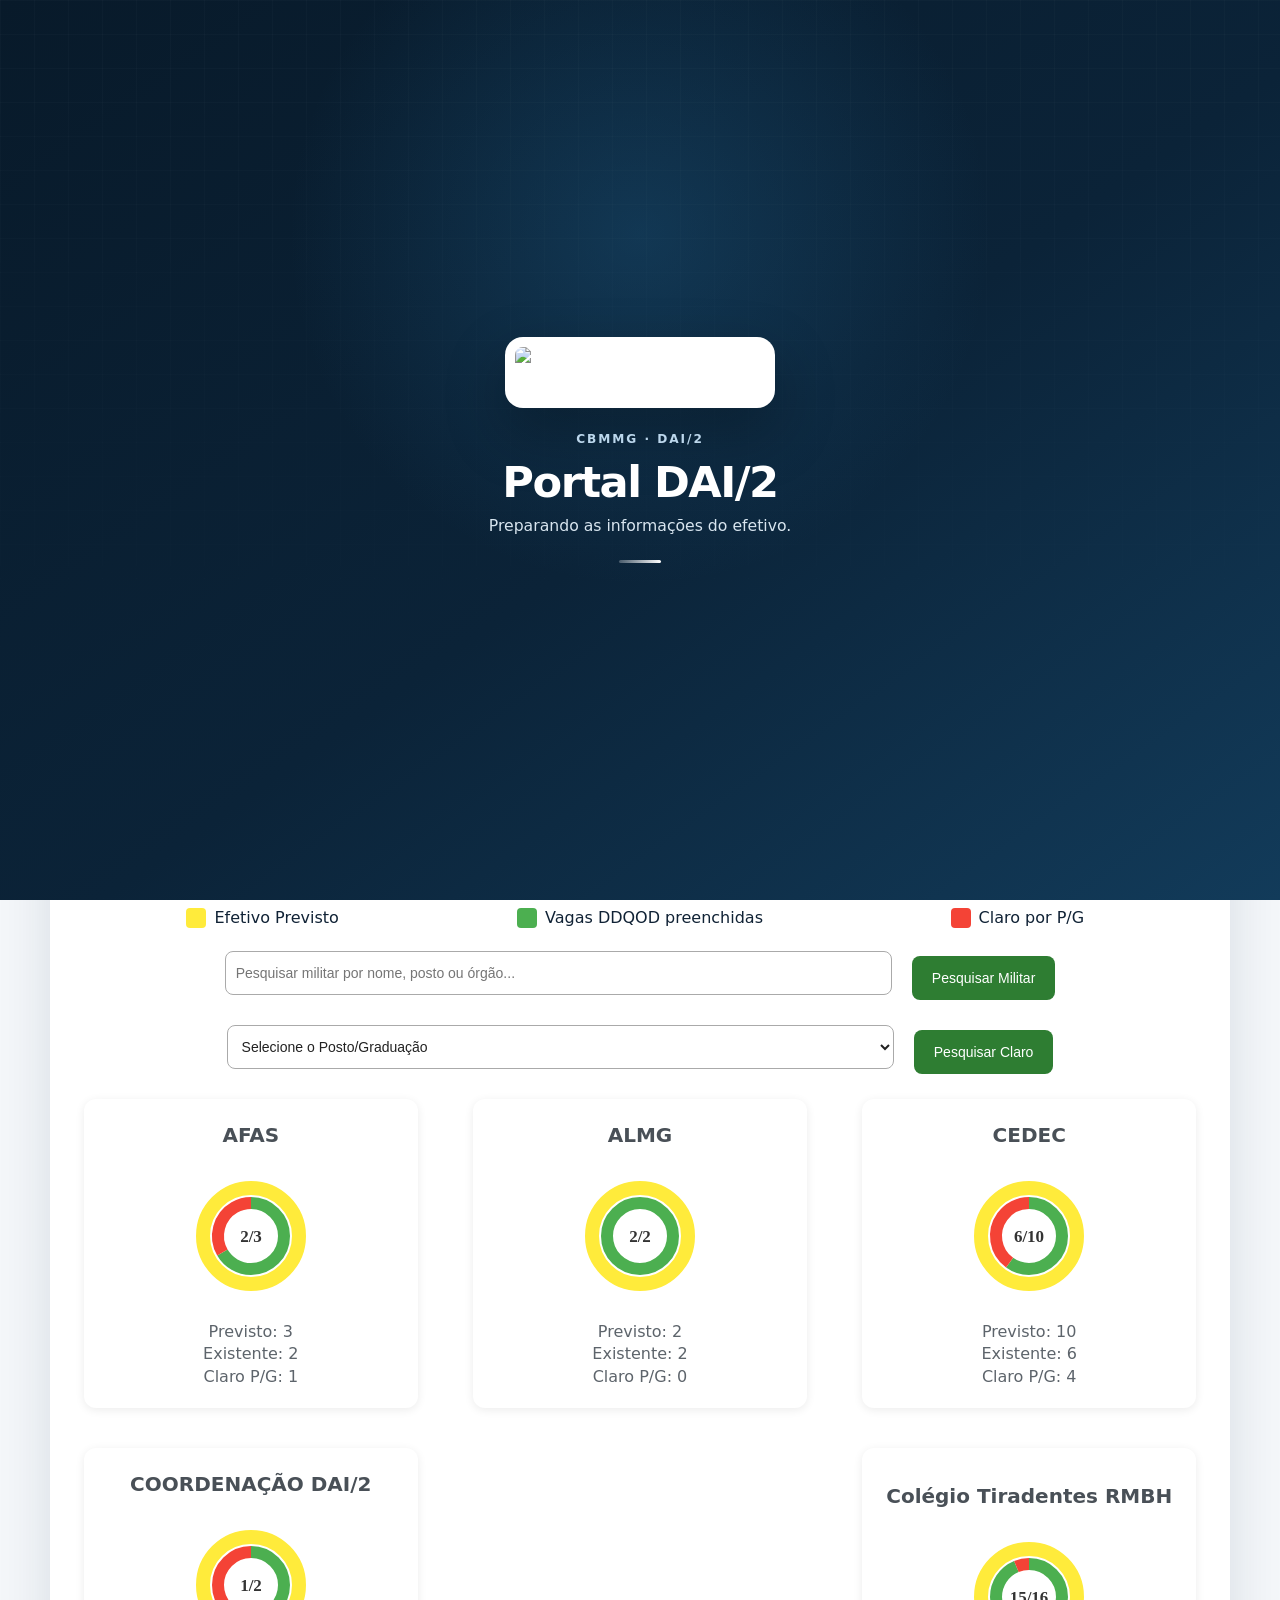
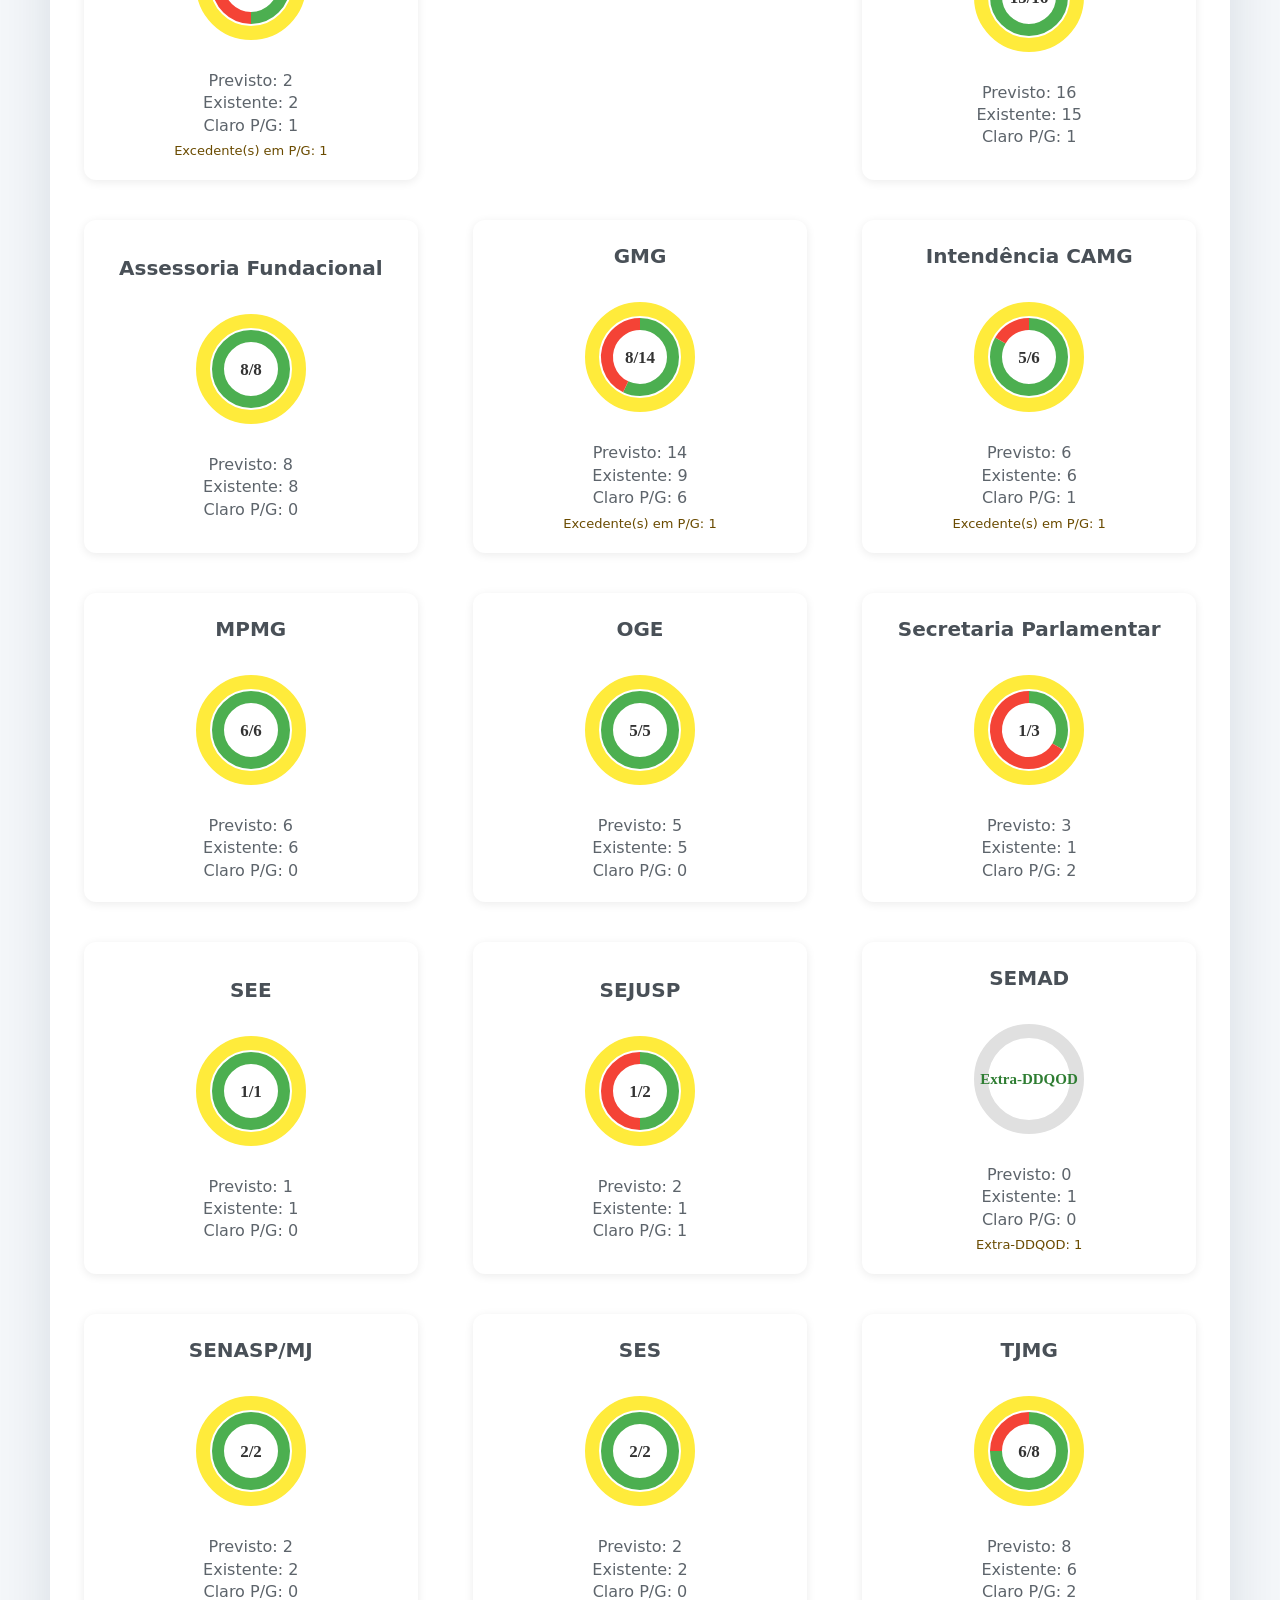
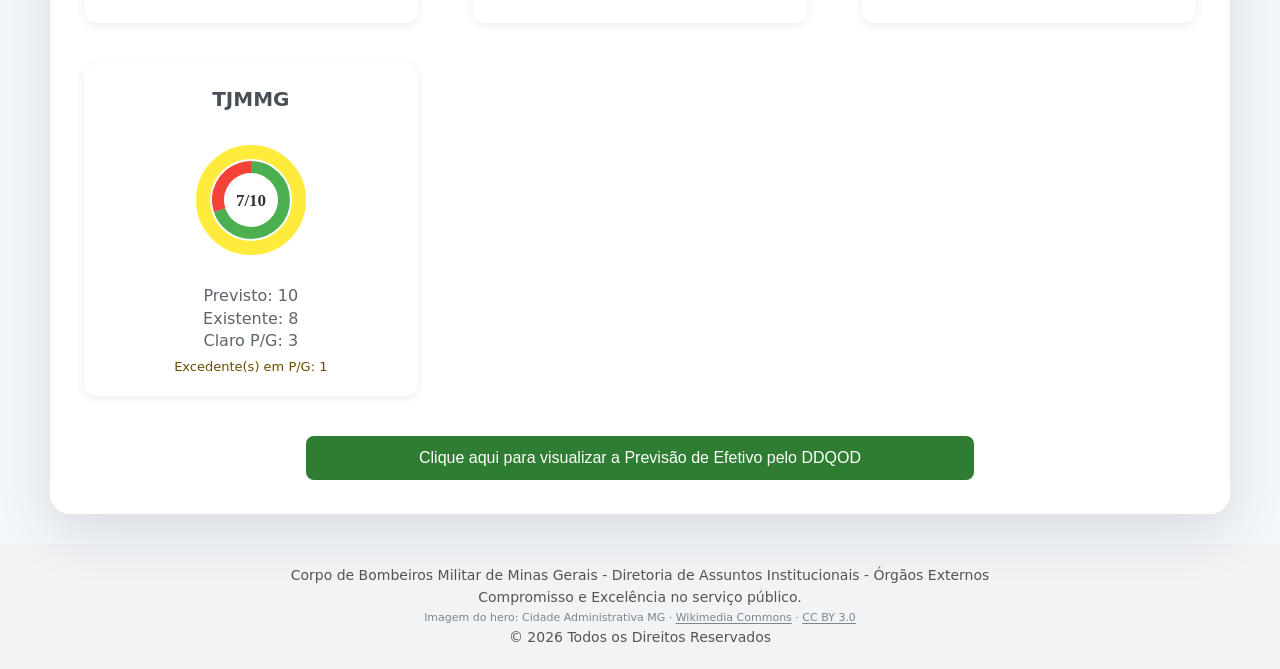
==== index.html @ 77301119 "fix(TPB): distinguir posição oficial 14/10 e indicadores históricos 03/09" ====
<!DOCTYPE html>
<html lang="pt-BR">
  <head>
    <meta charset="UTF-8" />
    <meta name="viewport" content="width=device-width, initial-scale=1.0, viewport-fit=cover" />
    <title>DAI/2 — Efetivo em Órgãos Externos</title>
    <meta name="description" content="Transparência e planejamento a serviço da missão. Consulte a distribuição do efetivo da DAI/2 em órgãos externos." />
    <link rel="canonical" href="https://ricmurtapsicologia.github.io/efetivoDAI2/" />
    <link rel="image_src" href="https://ricmurtapsicologia.github.io/efetivoDAI2/assets/img/dai2-logo-preview.jpg" />
    <meta property="og:title" content="DAI/2 — Efetivo em Órgãos Externos" />
    <meta property="og:description" content="Transparência e planejamento a serviço da missão." />
    <meta property="og:url" content="https://ricmurtapsicologia.github.io/efetivoDAI2/" />
    <meta property="og:type" content="website" />
    <meta property="og:site_name" content="Portal DAI/2" />
    <meta property="og:locale" content="pt_BR" />
    <meta property="og:image" content="https://ricmurtapsicologia.github.io/efetivoDAI2/assets/img/dai2-logo-preview.jpg" />
    <meta property="og:image:url" content="https://ricmurtapsicologia.github.io/efetivoDAI2/assets/img/dai2-logo-preview.jpg" />
    <meta property="og:image:secure_url" content="https://ricmurtapsicologia.github.io/efetivoDAI2/assets/img/dai2-logo-preview.jpg" />
    <meta property="og:image:type" content="image/jpeg" />
    <meta property="og:image:width" content="1200" />
    <meta property="og:image:height" content="630" />
    <meta property="og:image:alt" content="Logo institucional DAI/2 — Diretoria de Assuntos Institucionais" />
    <meta name="twitter:card" content="summary_large_image" />
    <meta name="twitter:title" content="DAI/2 — Efetivo em Órgãos Externos" />
    <meta name="twitter:description" content="Transparência e planejamento a serviço da missão." />
    <meta name="twitter:image" content="https://ricmurtapsicologia.github.io/efetivoDAI2/assets/img/dai2-logo-preview.jpg" />
    <meta name="twitter:image:alt" content="Logo institucional DAI/2 — Diretoria de Assuntos Institucionais" />
    <meta name="theme-color" content="#0b2338" />
    <link rel="preconnect" href="https://upload.wikimedia.org" crossorigin />
    <link rel="preconnect" href="https://i.pinimg.com" crossorigin />
    <link rel="stylesheet" href="assets/css/main.css?v=2.3.0" />
    <link rel="stylesheet" href="assets/css/banner-cbmmg.css?v=2026.09.08.2" />
  </head>
  <body>
    <a class="skip-link" href="#mainContent">Ir para o conteúdo</a>
    <noscript><div class="system-note">Esta página precisa de JavaScript para calcular e apresentar os dados.</div></noscript>

    <div id="splash" role="status" aria-live="polite" aria-label="Carregando Portal DAI/2">
      <div class="splash-card">
        <img class="splash-logo" src="https://i.pinimg.com/736x/5b/1e/9f/5b1e9f547379eee022fc6ecc7328d573.jpg" alt="DAI/2 - Diretoria de Assuntos Institucionais" />
        <span class="splash-kicker">CBMMG · DAI/2</span>
        <h1>Portal DAI/2</h1>
        <p>Preparando as informações do efetivo.</p>
        <span class="splash-loader" aria-hidden="true"></span>
      </div>
    </div>

    <div id="onboarding" class="hidden" role="dialog" aria-modal="true" aria-label="Introdução ao Portal DAI/2">
      <div class="onboarding-card">
        <header class="onboarding-brand">
          <img src="https://i.pinimg.com/736x/5b/1e/9f/5b1e9f547379eee022fc6ecc7328d573.jpg" alt="DAI/2 - Diretoria de Assuntos Institucionais" />
          <div class="onboarding-brand-copy">
            <strong>DAI/2</strong>
            <span>Diretoria de Assuntos Institucionais</span>
          </div>
        </header>

        <div class="onboarding-step" data-step="1">
          <div class="onboarding-progress" aria-label="Etapa 1 de 4">
            <span class="progress-count">1 de 4</span>
            <span class="progress-dots" aria-hidden="true"><i class="active"></i><i></i><i></i><i></i></span>
          </div>
          <h2>Bem-vindo ao Portal DAI/2</h2>
          <p>O portal apresenta a distribuição do efetivo dos Órgãos Externos, com acesso rápido às informações essenciais.</p>
          <div class="onboarding-features" aria-label="Recursos do portal">
            <div class="feature active"><span>01</span><strong>Distribuição do efetivo</strong></div>
            <div class="feature"><span>02</span><strong>Pesquisa e claro</strong></div>
            <div class="feature"><span>03</span><strong>Gráficos interativos</strong></div>
            <div class="feature"><span>04</span><strong>Previsão e TPB</strong></div>
          </div>
          <div class="onboarding-controls"><button class="btn-continue" type="button">Continuar →</button><button class="btn-skip" type="button">Pular</button></div>
        </div>

        <div class="onboarding-step hidden" data-step="2">
          <div class="onboarding-progress" aria-label="Etapa 2 de 4">
            <span class="progress-count">2 de 4</span>
            <span class="progress-dots" aria-hidden="true"><i></i><i class="active"></i><i></i><i></i></span>
          </div>
          <h2>Pesquisa e claro</h2>
          <p>Encontre militares por nome ou posto/graduação e consulte o claro por posto/graduação.</p>
          <div class="onboarding-features" aria-label="Recursos do portal">
            <div class="feature"><span>01</span><strong>Distribuição do efetivo</strong></div>
            <div class="feature active"><span>02</span><strong>Pesquisa e claro</strong></div>
            <div class="feature"><span>03</span><strong>Gráficos interativos</strong></div>
            <div class="feature"><span>04</span><strong>Previsão e TPB</strong></div>
          </div>
          <div class="onboarding-controls"><button class="btn-continue" type="button">Continuar →</button><button class="btn-skip" type="button">Pular</button></div>
        </div>

        <div class="onboarding-step hidden" data-step="3">
          <div class="onboarding-progress" aria-label="Etapa 3 de 4">
            <span class="progress-count">3 de 4</span>
            <span class="progress-dots" aria-hidden="true"><i></i><i></i><i class="active"></i><i></i></span>
          </div>
          <h2>Gráficos interativos</h2>
          <p>Veja o preenchimento das vagas previstas e ative cada órgão para consultar a relação nominal e o contato disponível.</p>
          <div class="onboarding-features" aria-label="Recursos do portal">
            <div class="feature"><span>01</span><strong>Distribuição do efetivo</strong></div>
            <div class="feature"><span>02</span><strong>Pesquisa e claro</strong></div>
            <div class="feature active"><span>03</span><strong>Gráficos interativos</strong></div>
            <div class="feature"><span>04</span><strong>Previsão e TPB</strong></div>
          </div>
          <div class="onboarding-controls"><button class="btn-continue" type="button">Continuar →</button><button class="btn-skip" type="button">Pular</button></div>
        </div>

        <div class="onboarding-step hidden" data-step="4">
          <div class="onboarding-progress" aria-label="Etapa 4 de 4">
            <span class="progress-count">4 de 4</span>
            <span class="progress-dots" aria-hidden="true"><i></i><i></i><i></i><i class="active"></i></span>
          </div>
          <h2>Previsão e TPB</h2>
          <p>Confira a previsão de efetivo pelo DDQOD e acompanhe a situação do TPB 2026.</p>
          <div class="onboarding-features" aria-label="Recursos do portal">
            <div class="feature"><span>01</span><strong>Distribuição do efetivo</strong></div>
            <div class="feature"><span>02</span><strong>Pesquisa e claro</strong></div>
            <div class="feature"><span>03</span><strong>Gráficos interativos</strong></div>
            <div class="feature active"><span>04</span><strong>Previsão e TPB</strong></div>
          </div>
          <div class="onboarding-controls"><button class="btn-continue" type="button">Acessar o portal →</button><button class="btn-skip" type="button">Pular</button></div>
        </div>
      </div>
    </div>

    <main id="mainContent" class="hidden">
      <header class="banner" role="banner">
        <div class="banner-overlay"></div>
        <div class="hero-shell">
          <div class="banner-text">
            <span>DAI/2</span>
            <h1>Efetivo em Órgãos Externos</h1>
            <p>Transparência e planejamento a serviço da missão.</p>
          </div>
        </div>
      </header>

      <section class="container">
        <div class="section-heading">
          <span>DAI/2</span>
          <h2 class="title">Visão geral do efetivo</h2>
        </div>

        <section class="general-data" aria-label="Dados Gerais">
          <p>Total Previsto: —</p>
          <p>Total Existente: —</p>
          <p>Total Claro: —</p>
        </section>
        <p class="data-freshness">Dados consolidados pela DAI/2<span id="dataCutoff"></span></p>

        <section class="quick-actions" aria-label="Atalhos de consulta">
          <button id="normasToggleBtn" class="cta-button cta-button-secondary" type="button" aria-haspopup="dialog">Instrumento Jurídico Correlato</button>
          <button id="tpbToggleBtn" class="cta-button cta-button-feature" type="button" aria-haspopup="dialog">Situação do TPB 2026</button>
        </section>

        <section class="color-legend" aria-label="Legenda de Cores">
          <h2>Legenda de Cores</h2>
          <div class="legend-grid">
            <div class="legend-item"><span class="legend-color" style="background-color: var(--accent-yellow);"></span><span>Efetivo Previsto</span></div>
            <div class="legend-item"><span class="legend-color" style="background-color: var(--accent-green);"></span><span>Vagas DDQOD preenchidas</span></div>
            <div class="legend-item"><span class="legend-color" style="background-color: var(--accent-red);"></span><span>Claro por P/G</span></div>
          </div>
        </section>

        <section class="search-container" aria-label="Pesquisar Militar">
          <input type="text" id="searchInput" aria-label="Pesquisar militar" placeholder="Pesquisar militar por nome, posto ou órgão..." />
          <button id="searchButton" type="button">Pesquisar Militar</button>
        </section>
        <div id="searchResult" aria-live="polite"></div>

        <section class="search-container" aria-label="Pesquisar Claro por Posto/Graduação">
          <select id="rankSelect" aria-label="Selecionar posto ou graduação">
            <option value="">Selecione o Posto/Graduação</option>
            <option value="Sd/Cb">Cb/Sd</option>
            <option value="Sgt/SubTen">SubTen/Sgt</option>
            <option value="Ten">Ten</option>
            <option value="Cap">Cap</option>
            <option value="Maj">Maj</option>
            <option value="Ten-Cel">Ten-Cel</option>
          </select>
          <button id="rankButton" type="button">Pesquisar Claro</button>
        </section>
        <div id="claroResult" aria-live="polite"></div>

        <section class="row" aria-label="Blocos dos Órgãos Externos">
          <div class="block" data-orgao="AFAS"><h3>AFAS</h3><canvas id="chart-afas" aria-label="Situação AFAS"></canvas><div class="numbers">Carregando...</div></div>
          <div class="block" data-orgao="ALMG"><h3>ALMG</h3><canvas id="chart-almg" aria-label="Situação ALMG"></canvas><div class="numbers">Carregando...</div></div>
          <div class="block" data-orgao="CEDEC"><h3>CEDEC</h3><canvas id="chart-cedec" aria-label="Situação CEDEC"></canvas><div class="numbers">Carregando...</div></div>
        </section>

        <section class="row">
          <div class="block" data-orgao="COORDENAÇÃO DAI/2"><h3>COORDENAÇÃO DAI/2</h3><canvas id="chart-coordenacao-dai2" aria-label="Situação Coordenação DAI/2"></canvas><div class="numbers">Carregando...</div></div>
          <div class="block" data-orgao="CTPM"><h3>Colégio Tiradentes RMBH</h3><canvas id="chart-ctpm" aria-label="Situação CTPM"></canvas><div class="numbers">Carregando...</div></div>
        </section>

        <section class="row">
          <div class="block" data-orgao="Fundação SALVAR"><h3>Assessoria Fundacional</h3><canvas id="chart-salvar" aria-label="Situação Fundação SALVAR"></canvas><div class="numbers">Carregando...</div></div>
          <div class="block" data-orgao="GMG"><h3>GMG</h3><canvas id="chart-gmg" aria-label="Situação GMG"></canvas><div class="numbers">Carregando...</div></div>
          <div class="block" data-orgao="Intendência"><h3>Intendência CAMG</h3><canvas id="chart-intendencia" aria-label="Situação Intendência CAMG"></canvas><div class="numbers">Carregando...</div></div>
        </section>

        <section class="row">
          <div class="block" data-orgao="MPMG"><h3>MPMG</h3><canvas id="chart-mpmg" aria-label="Situação MPMG"></canvas><div class="numbers">Carregando...</div></div>
          <div class="block" data-orgao="OGE"><h3>OGE</h3><canvas id="chart-oge" aria-label="Situação OGE"></canvas><div class="numbers">Carregando...</div></div>
          <div class="block" data-orgao="Secretaria Parlamentar"><h3>Secretaria Parlamentar</h3><canvas id="chart-secretaria-parlamentar" aria-label="Situação Secretaria Parlamentar"></canvas><div class="numbers">Carregando...</div></div>
        </section>

        <section class="row">
          <div class="block" data-orgao="SEE"><h3>SEE</h3><canvas id="chart-see" aria-label="Situação SEE"></canvas><div class="numbers">Carregando...</div></div>
          <div class="block" data-orgao="SEJUSP"><h3>SEJUSP</h3><canvas id="chart-sejusp" aria-label="Situação SEJUSP"></canvas><div class="numbers">Carregando...</div></div>
          <div class="block" data-orgao="SEMAD"><h3>SEMAD</h3><canvas id="chart-semad" aria-label="Situação SEMAD"></canvas><div class="numbers">Carregando...</div></div>
        </section>

        <section class="row">
          <div class="block" data-orgao="SENASP"><h3>SENASP/MJ</h3><canvas id="chart-senasp" aria-label="Situação SENASP"></canvas><div class="numbers">Carregando...</div></div>
          <div class="block" data-orgao="SES"><h3>SES</h3><canvas id="chart-ses" aria-label="Situação SES"></canvas><div class="numbers">Carregando...</div></div>
          <div class="block" data-orgao="TJMG"><h3>TJMG</h3><canvas id="chart-tjmg" aria-label="Situação TJMG"></canvas><div class="numbers">Carregando...</div></div>
        </section>

        <section class="row">
          <div class="block" data-orgao="TJMMG"><h3>TJMMG</h3><canvas id="chart-tjmmg" aria-label="Situação TJMMG"></canvas><div class="numbers">Carregando...</div></div>
        </section>

        <section class="list-toggle"><button id="showListBtn" type="button" aria-controls="militaryList" aria-expanded="false">Clique aqui para visualizar a Previsão de Efetivo pelo DDQOD</button></section>
        <section class="military-list" id="militaryList"><ul></ul></section>
      </section>
    </main>

    <div id="modal" class="modal" role="dialog" aria-modal="true" aria-labelledby="modalTitle" aria-hidden="true" tabindex="-1">
      <div class="modal-content"><button class="close close-button" id="modalClose" type="button" aria-label="Fechar">&times;</button><h4 id="modalTitle">Relação de Militares</h4><div id="militares-list"></div></div>
    </div>

    <div id="normasModal" class="modal" role="dialog" aria-modal="true" aria-labelledby="normasModalTitle" aria-hidden="true" tabindex="-1">
      <div class="modal-content modal-wide"><button class="close close-button" id="normasModalClose" type="button" aria-label="Fechar">&times;</button><h4 id="normasModalTitle">Disponibilização de militares - fundamentos por órgão</h4><div id="normasContent" class="normas-content"></div></div>
    </div>

    <div id="tpbModal" class="modal" role="dialog" aria-modal="true" aria-labelledby="tpbModalTitle" aria-hidden="true" tabindex="-1">
      <div class="modal-content modal-wide tpb-modal-content"><button class="close close-button" id="tpbModalClose" type="button" aria-label="Fechar">&times;</button><h4 id="tpbModalTitle">Situação do TPB 2026</h4><div id="tpbContent" class="tpb-content"></div></div>
    </div>

    <footer>
      <p>Corpo de Bombeiros Militar de Minas Gerais - Diretoria de Assuntos Institucionais - Órgãos Externos</p>
      <p>Compromisso e Excelência no serviço público.</p>
      <p class="image-credit">Imagem do hero: Cidade Administrativa MG · <a href="https://commons.wikimedia.org/wiki/File:Cidade_Administrativa_MG_1.jpg" target="_blank" rel="noopener noreferrer">Wikimedia Commons</a> · <a href="https://creativecommons.org/licenses/by/3.0/" target="_blank" rel="noopener noreferrer">CC BY 3.0</a></p>
      <p>&copy; 2026 Todos os Direitos Reservados</p>
    </footer>
    <script src="data/data.js?v=2026.10.09.1"></script>
    <script src="data/contacts.js?v=2026.10.09.1"></script>
    <script src="data/tpb.js?v=2026.10.23"></script>
    <script>
      (() => {
        const node = document.getElementById('dataCutoff');
        const cutoff = window.DAI2_META && window.DAI2_META.dataCutoff;
        if (node && cutoff) node.textContent = ` · Base ${cutoff}`;
      })();
    </script>
    <script src="assets/js/app.js?v=2026.10.23"></script>
  </body>
</html>
---- assets/css/main.css ----
:root{--primary-bg:#f8f9fa;--onboarding-bg:#2e7d32;--secondary-bg:#fff;--light-bg:#f1f3f5;--primary-color:#333;--secondary-color:#212529;--accent-green:#4caf50;--accent-yellow:#ffeb3b;--accent-red:#f44336;--border-color:#e0e0e0;--shadow-color:rgba(0,0,0,.1);--shadow-hover:rgba(0,0,0,.15);--transition-speed:.3s}
*,*::before,*::after{margin:0;padding:0;box-sizing:border-box}
html{scroll-behavior:smooth}
body{font-family:'Segoe UI',Tahoma,Geneva,Verdana,sans-serif;background-color:var(--primary-bg);color:var(--primary-color);line-height:1.6;overflow-x:hidden;opacity:0;animation:fadeIn .6s forwards ease-in-out}
@keyframes fadeIn{to{opacity:1}}
.skip-link{position:absolute;left:-9999px;top:0;z-index:10000;background:#fff;color:#111;padding:10px 14px;border:2px solid #111;border-radius:6px}
.skip-link:focus{left:12px;top:12px}
.system-note{font-size:14px;color:#495057;padding:10px;text-align:center;background:#fff}
#splash{position:fixed;top:0;left:0;width:100%;height:100%;background-color:var(--onboarding-bg);background-image:linear-gradient(rgba(15,23,42,.54),rgba(15,23,42,.46)),url('https://images.unsplash.com/photo-1778876087506-47da0c3e6d98?auto=format&fit=crop&w=2400&q=90');background-repeat:no-repeat;background-position:center center;background-size:cover;display:flex;flex-direction:column;align-items:center;justify-content:center;color:#fff;z-index:9999;transition:opacity 1s ease}
#splash.hidden{opacity:0;pointer-events:none}
#splash h1{font-size:2rem;margin-bottom:.5rem;text-align:center;padding:0 10px;text-shadow:0 3px 18px rgba(0,0,0,.45)}
#splash p{font-size:1rem;text-align:center;padding:0 10px;text-shadow:0 2px 10px rgba(0,0,0,.4)}
#onboarding{position:fixed;top:0;left:0;width:100%;height:100%;background:var(--onboarding-bg);color:#fff;display:flex;justify-content:center;align-items:center;z-index:9000;padding:20px}
#onboarding.hidden{display:none}
.onboarding-step{max-width:600px;text-align:center;animation:slideIn .5s ease-out}
.onboarding-step.hidden{display:none}
@keyframes slideIn{from{transform:translateY(20px);opacity:0}to{transform:translateY(0);opacity:1}}
.onboarding-step h2{font-size:1.75rem;margin-bottom:10px}
.onboarding-step p{font-size:1rem;margin-bottom:20px}
.onboarding-controls{display:flex;justify-content:center;gap:20px;flex-wrap:wrap}
.onboarding-controls button{padding:10px 20px;border:none;border-radius:8px;font-size:1rem;min-height:44px;cursor:pointer;transition:background-color var(--transition-speed)}
.btn-continue{background-color:#fff;color:#1b5e20;border:2px solid #fff}
.btn-continue:hover{background-color:var(--light-bg)}
.btn-skip{background:transparent;border:2px solid #fff;color:#fff}
.btn-skip:hover{background:rgba(255,255,255,.2)}
header.banner{width:100%;height:420px;position:relative;overflow:hidden;background-color:#334155;background-image:url('https://images.unsplash.com/photo-1778876087506-47da0c3e6d98?auto=format&fit=crop&w=2400&q=90');background-repeat:no-repeat;background-position:center 45%;background-size:cover;transition:background-position .6s ease-in-out}
header.banner:hover{background-position:center 38%}
.banner-overlay{position:absolute;inset:0;background:linear-gradient(90deg,rgba(17,24,39,.72) 0%,rgba(17,24,39,.44) 48%,rgba(17,24,39,.18) 100%)}
header.banner .banner-text{position:absolute;left:max(6vw,42px);bottom:58px;color:#fff;font-size:2.55rem;font-weight:700;text-align:left;text-shadow:0 3px 18px rgba(0,0,0,.5);width:min(720px,82%);line-height:1.12;z-index:1}
header.banner .banner-text span{display:block;font-size:.86rem;letter-spacing:.18em;text-transform:uppercase;font-weight:700;margin-bottom:12px;color:#d7f0d8}
#mainContent.hidden{display:none}
section.container{max-width:1200px;margin:20px auto;padding:20px;background-color:var(--secondary-bg);border-radius:12px;box-shadow:0 4px 20px var(--shadow-color)}
.title{text-align:center;margin:10px 0 20px;font-size:32px;font-weight:bold;color:var(--secondary-color);border-bottom:2px solid var(--border-color);padding-bottom:10px}
.general-data{background-color:var(--light-bg);padding:20px;border-radius:12px;margin-bottom:26px;box-shadow:0 2px 10px rgba(0,0,0,.08);text-align:center;font-size:18px;color:#495057}
.general-data p{margin:10px 0;font-weight:600;color:var(--secondary-color)}
.color-legend{margin:28px 0 20px}
.color-legend h2{text-align:center;margin-bottom:10px}
.legend-grid{display:grid;grid-template-columns:repeat(3,1fr);gap:20px;justify-items:center;align-items:center}
.legend-item{display:flex;align-items:center;gap:8px}
.legend-color{width:20px;height:20px;display:inline-block;border-radius:4px}
.search-container{text-align:center;margin-top:10px;display:flex;justify-content:center;gap:20px;align-items:center;flex-wrap:wrap}
.search-container input[type='text'],.search-container input[type='search'],.search-container select{width:60%;padding:10px;min-height:44px;border-radius:8px;border:1px solid #aaa;margin-bottom:10px;background:#fff;color:#222;font-size:14px}
.search-container button{padding:10px 20px;min-height:44px;border-radius:8px;border:none;background-color:#2e7d32;color:#fff;cursor:pointer;transition:background-color var(--transition-speed);font-size:14px}
.search-container button:hover{background-color:#256428}
#searchResult,#claroResult{margin-top:20px;font-size:18px;color:var(--primary-color);text-align:center}
.row{display:flex;flex-wrap:wrap;justify-content:space-between;margin-bottom:20px}
.block{background-color:var(--secondary-bg);width:32%;padding:20px;border-radius:12px;position:relative;cursor:pointer;transition:transform var(--transition-speed),box-shadow var(--transition-speed),background-color var(--transition-speed);display:flex;flex-direction:column;justify-content:center;align-items:center;text-align:center;margin-bottom:20px;box-shadow:0 2px 10px rgba(0,0,0,.08)}
.block:hover{transform:scale(1.03);box-shadow:0 4px 15px var(--shadow-hover);background-color:var(--primary-bg)}
.block h3{margin:0;font-size:22px;color:#495057;font-weight:600}
.block canvas{margin-top:10px;width:100%;height:auto;max-height:150px}
.block .numbers{font-size:16px;color:#5d646b;margin-top:10px;font-weight:500;line-height:1.4}
.list-toggle{display:flex;justify-content:center;margin-top:20px}
.list-toggle button{padding:10px 20px;min-height:44px;border-radius:8px;border:none;background-color:#2e7d32;color:#fff;font-size:16px;cursor:pointer;width:60%;text-align:center;transition:background-color var(--transition-speed)}
.list-toggle button:hover{background-color:#256428}
.military-list{margin-top:20px;display:none;text-align:center}
.military-list ul{list-style-type:none;padding:0;font-size:16px;line-height:1.8}
.modal{display:none;position:fixed;z-index:1000;left:0;top:0;width:100%;height:100%;overflow:auto;background-color:rgba(0,0,0,.5);justify-content:center;align-items:center;padding:12px}
.modal-content{background-color:var(--secondary-bg);padding:20px;border-radius:12px;max-width:500px;width:90%;text-align:center;max-height:80%;overflow-y:auto;box-shadow:0 4px 20px rgba(0,0,0,.2);position:relative}
.modal-content h4{margin-top:0;color:var(--secondary-color);font-weight:650;padding-right:40px}
.modal-content .close{color:#5b6168;font-size:28px;font-weight:bold;cursor:pointer;position:absolute;top:8px;right:14px}
.modal-content .close:hover{color:var(--secondary-color)}
.close-button{border:0;background:transparent;min-width:44px;min-height:44px;line-height:1}
.modal-military-item{margin-bottom:12px;text-align:left;background:#fff;border:1px solid #e9ecef;border-radius:10px;padding:12px 14px}
.modal-military-item p{margin:4px 0;word-break:break-word}
.modal-divider{border:0;border-top:1px solid #ddd;margin:10px 0}
.modal-clear-summary{margin-top:16px;padding:14px;background:#fff8f8;border:1px solid #f3c6c6;border-radius:10px;text-align:left}
.modal-clear-summary p{margin:0;word-break:break-word}
.whatsapp-number{color:#0d5f55;font-weight:650}
.whatsapp-action{display:inline-flex;align-items:center;justify-content:center;margin-top:9px;min-height:44px;padding:9px 14px;border:0;border-radius:9px;background:#128c7e;color:#fff;font-weight:700;font-size:14px;cursor:pointer;box-shadow:0 2px 8px rgba(18,140,126,.2)}
.whatsapp-action:hover{background:#0d7469}
.whatsapp-action:disabled{background:#adb5bd;color:#fff;cursor:not-allowed;box-shadow:none}
footer{text-align:center;padding:20px;font-size:14px;color:#555;background-color:var(--light-bg);margin-top:20px}
.quick-actions{display:grid;grid-template-columns:repeat(2,minmax(220px,1fr));gap:12px;max-width:780px;margin:18px auto 26px}
.cta-button{padding:13px 18px;min-height:48px;border:none;border-radius:10px;background:#2e7d32;color:#fff;font-size:15px;font-weight:700;cursor:pointer;box-shadow:0 3px 10px rgba(0,0,0,.08);transition:transform var(--transition-speed),box-shadow var(--transition-speed),background-color var(--transition-speed)}
.cta-button:hover{transform:translateY(-1px);box-shadow:0 6px 16px rgba(0,0,0,.12)}
.cta-button-secondary{background:#0b5ed7}
.cta-button-feature{background:#2e7d32}
.modal-wide{max-width:920px;width:min(92vw,920px)}
.normas-content{text-align:left}
.normas-grid{display:grid;grid-template-columns:repeat(auto-fit,minmax(240px,1fr));gap:16px;margin-top:16px}
.norma-group{border:1px solid #e3e7eb;border-radius:14px;padding:16px;background:#fff}
.norma-group h5{font-size:18px;margin-bottom:10px;color:var(--secondary-color)}
.norma-intro{text-align:justify;color:#495057;margin-bottom:14px}
.norma-item{padding:10px 0;border-top:1px solid #edf0f2}
.norma-item:first-child{border-top:none;padding-top:0}
.norma-item p{margin:4px 0;font-size:14px;text-align:justify}
.badge-inline{display:inline-block;padding:2px 8px;border-radius:999px;font-size:12px;font-weight:700;margin-left:8px;vertical-align:middle}
.badge-convenio{background:#e8f7ea;color:#146c2e}
.badge-adicional{background:#fff3cd;color:#805900}
.block:focus-visible,.cta-button:focus-visible,.search-container button:focus-visible,.list-toggle button:focus-visible,.close-button:focus-visible,.onboarding-controls button:focus-visible,.whatsapp-action:focus-visible,input:focus-visible,select:focus-visible{outline:3px solid #111;outline-offset:3px}
.tpb-content{text-align:left}
.tpb-overview{border-radius:14px;padding:18px 20px;margin:14px 0 18px;background:linear-gradient(135deg,#174d24,#2e7d32);color:#fff;box-shadow:0 5px 18px rgba(46,125,50,.18)}
.tpb-overview .tpb-eyebrow{display:block;font-size:12px;font-weight:800;letter-spacing:.12em;opacity:.8;margin-bottom:4px}
.tpb-overview strong{display:block;font-size:28px;line-height:1.2}
.tpb-overview p{margin-top:5px;font-size:14px;opacity:.92}
.tpb-summary{display:grid;grid-template-columns:minmax(220px,280px) 1fr;gap:18px;align-items:stretch;margin:14px 0 18px}
.tpb-gauge{display:flex;flex-direction:column;align-items:center;justify-content:center;padding:16px;border:1px solid #e3e7eb;border-radius:14px;background:#fff}
.tpb-gauge svg{width:220px;max-width:100%;height:auto}
.tpb-gauge-track{fill:none;stroke:#e9ecef;stroke-width:18;stroke-linecap:round}
.tpb-gauge-progress{fill:none;stroke:#2e7d32;stroke-width:18;stroke-linecap:round;stroke-dasharray:0 100}
.tpb-percent{font-size:34px;font-weight:800;color:#1b5e20;margin-top:-30px}
.tpb-caption{font-size:14px;color:#495057;text-align:center;margin-top:4px;font-weight:600}
.tpb-kpis{display:grid;grid-template-columns:repeat(2,minmax(0,1fr));gap:10px}
.tpb-kpi{border:1px solid #e3e7eb;border-radius:12px;padding:12px;background:#f8f9fa;text-align:center;display:flex;flex-direction:column;justify-content:center;min-height:108px}
.tpb-kpi strong{display:block;font-size:28px;color:#212529}
.tpb-kpi span{font-size:14px;color:#495057}
.tpb-kpi.is-success{background:#eef8f0;border-color:#c9e6ce}
.tpb-kpi.is-alert{background:#fff0f0;border-color:#f2c2c2}
.tpb-kpi.is-alert strong{color:#b42318}
.tpb-kpi.is-warning{background:#fff8e8;border-color:#efd89a}
.tpb-kpi.is-muted{background:#f6f7f8}
.tpb-priority{display:flex;justify-content:space-between;gap:12px;align-items:center;padding:14px 16px;border-radius:12px;background:#fff5f5;border:1px solid #f1c5c5;margin-top:8px}
.tpb-priority strong{color:#a61b1b}
.tpb-priority span{font-size:14px;color:#5f6368}
.tpb-source{margin-top:14px;font-size:12px;color:#6c757d;text-align:center}
.excess-note{font-size:13px;color:#6a4b00;margin-top:5px}
@media(max-width:576px){.block{width:100%}#splash h1{font-size:1.5rem}#splash p{font-size:.875rem}header.banner{height:230px;background-position:center 50%}header.banner .banner-text{left:24px;bottom:26px;font-size:1.8rem;width:82%}.search-container input[type='text'],.search-container input[type='search'],.search-container select{width:100%}.search-container button{padding:10px;font-size:14px;width:100%}.legend-grid{grid-template-columns:1fr}.modal-content{width:94%;padding:18px 14px;max-height:88vh}.modal-military-item,.modal-clear-summary{padding:12px}.quick-actions{grid-template-columns:1fr}.cta-button{width:100%}.list-toggle button{width:100%}.tpb-summary{grid-template-columns:1fr}.tpb-kpis{grid-template-columns:repeat(2,minmax(0,1fr))}.tpb-priority{align-items:flex-start;flex-direction:column}.tpb-overview strong{font-size:24px}}
@media(min-width:577px) and (max-width:768px){.block{width:48%}}
@media(min-width:993px){.block{width:30%}.block h3{font-size:20px}}
@media(prefers-reduced-motion:reduce){html{scroll-behavior:auto}*,*::before,*::after{animation-duration:.01ms!important;animation-iteration-count:1!important;transition-duration:.01ms!important}}
---- assets/css/banner-cbmmg.css ----
/* DAI/2 · Interface institucional 08/09/2026
   - mobile first
   - hero com fotografia HD da Cidade Administrativa (CC BY 3.0 / Wikimedia Commons)
   - splash sem pessoas
   - onboarding original em 4 etapas, apresentado sobre a página
   - indicadores permanecem dinâmicos; não há números fixados neste CSS */

:root{
  --dai-navy:#0b2338;
  --dai-navy-2:#123b5a;
  --dai-blue:#0d6fd8;
  --dai-blue-soft:#eaf4ff;
  --dai-green:#178253;
  --dai-green-soft:#edf9f3;
  --dai-amber:#a86708;
  --dai-amber-soft:#fff7e9;
  --dai-ink:#102235;
  --dai-muted:#617287;
  --dai-line:#dfe7ef;
  --dai-red:#d92f3c;
  --dai-surface:#ffffff;
  --dai-radius:20px;
}

body{
  font-family:"Segoe UI Variable","Segoe UI",Inter,system-ui,-apple-system,BlinkMacSystemFont,"Helvetica Neue",Arial,sans-serif;
  background:#f4f7fa;
  color:var(--dai-ink);
}

/* A página permanece renderizada atrás da splash/onboarding. */
#mainContent.hidden{display:block!important}

/* ---------- Splash ---------- */
#splash{
  background:
    radial-gradient(circle at 50% 26%,rgba(38,115,166,.28),transparent 38%),
    linear-gradient(145deg,#081a2a 0%,#0b2338 54%,#123b5a 100%)!important;
  color:#fff;
  padding:24px;
  isolation:isolate;
}
#splash::before{
  content:"";
  position:absolute;
  inset:0;
  background-image:linear-gradient(rgba(255,255,255,.028) 1px,transparent 1px),linear-gradient(90deg,rgba(255,255,255,.028) 1px,transparent 1px);
  background-size:34px 34px;
  mask-image:linear-gradient(to bottom,rgba(0,0,0,.75),transparent 88%);
  pointer-events:none;
}
.splash-card{
  position:relative;
  z-index:1;
  width:min(88vw,440px);
  text-align:center;
  display:flex;
  flex-direction:column;
  align-items:center;
  gap:8px;
}
.splash-logo{
  width:min(68vw,270px);
  max-height:180px;
  object-fit:contain;
  background:#fff;
  border-radius:18px;
  padding:10px;
  box-shadow:0 24px 60px rgba(0,0,0,.28);
  margin-bottom:14px;
}
.splash-kicker{
  font-size:.76rem;
  font-weight:800;
  letter-spacing:.16em;
  text-transform:uppercase;
  color:#bcd7ec;
}
#splash h1{
  font-size:clamp(1.85rem,7vw,2.7rem);
  line-height:1.05;
  letter-spacing:-.035em;
  margin:2px 0 0;
  text-shadow:none;
}
#splash p{
  margin:0;
  font-size:.98rem;
  color:#d8e5ef;
  text-shadow:none;
}
.splash-loader{
  width:42px;
  height:3px;
  border-radius:99px;
  margin-top:14px;
  background:linear-gradient(90deg,rgba(255,255,255,.25),#fff,rgba(255,255,255,.25));
  background-size:200% 100%;
  animation:dai-loading 1.15s linear infinite;
}
@keyframes dai-loading{to{background-position:-200% 0}}

/* ---------- Onboarding ---------- */
#onboarding{
  background:rgba(6,20,33,.68)!important;
  background-image:none!important;
  backdrop-filter:blur(9px) saturate(.9);
  -webkit-backdrop-filter:blur(9px) saturate(.9);
  padding:16px;
  overflow:auto;
  align-items:center;
}
.onboarding-card{
  width:min(100%,620px);
  max-height:calc(100vh - 32px);
  overflow:auto;
  background:rgba(255,255,255,.985);
  color:var(--dai-ink);
  border:1px solid rgba(255,255,255,.8);
  border-radius:24px;
  box-shadow:0 30px 90px rgba(0,0,0,.34);
  padding:20px;
}
.onboarding-brand{
  display:grid;
  grid-template-columns:84px minmax(0,1fr);
  gap:16px;
  align-items:center;
  padding-bottom:18px;
  border-bottom:1px solid var(--dai-line);
}
.onboarding-brand img{
  width:84px;
  height:84px;
  object-fit:contain;
  border-radius:14px;
  background:#fff;
}
.onboarding-brand-copy{
  min-width:0;
  padding-left:16px;
  border-left:2px solid #d8e2eb;
}
.onboarding-brand-copy strong{
  display:block;
  font-size:1.55rem;
  line-height:1;
  letter-spacing:-.03em;
  color:var(--dai-navy);
}
.onboarding-brand-copy span{
  display:block;
  margin-top:7px;
  color:var(--dai-muted);
  font-size:.78rem;
  line-height:1.35;
  font-weight:650;
  text-transform:uppercase;
  letter-spacing:.045em;
}
#onboarding .onboarding-step{
  max-width:none;
  width:100%;
  text-align:center;
  text-shadow:none!important;
  padding:18px 0 0;
  animation:dai-card-in .34s ease-out;
}
@keyframes dai-card-in{from{opacity:0;transform:translateY(8px)}to{opacity:1;transform:none}}
#onboarding .onboarding-step.hidden{display:none}
.onboarding-progress{
  display:flex;
  flex-direction:column;
  align-items:center;
  gap:8px;
  margin-bottom:16px;
}
.progress-count{
  color:var(--dai-muted);
  font-size:.78rem;
  font-weight:750;
  letter-spacing:.04em;
}
.progress-dots{display:flex;gap:8px}
.progress-dots i{
  display:block;
  width:8px;
  height:8px;
  border-radius:50%;
  background:#d5e0ea;
}
.progress-dots i.active{
  width:22px;
  border-radius:99px;
  background:var(--dai-blue);
}
#onboarding .onboarding-step h2{
  margin:0 auto 10px;
  max-width:500px;
  color:var(--dai-navy);
  font-size:clamp(1.72rem,7vw,2.45rem);
  line-height:1.04;
  letter-spacing:-.045em;
  font-weight:800;
}
#onboarding .onboarding-step>p{
  max-width:500px;
  margin:0 auto 20px;
  color:var(--dai-muted);
  font-size:.98rem;
  line-height:1.55;
}
.onboarding-features{
  display:grid;
  grid-template-columns:repeat(2,minmax(0,1fr));
  gap:10px;
  margin:0 auto 20px;
}
.feature{
  min-height:92px;
  display:flex;
  flex-direction:column;
  align-items:center;
  justify-content:center;
  gap:8px;
  padding:12px 8px;
  border:1px solid #e4ebf2;
  border-radius:15px;
  background:#f8fafc;
  color:#5d6f82;
}
.feature span{
  width:34px;
  height:34px;
  border-radius:50%;
  display:grid;
  place-items:center;
  font-size:.72rem;
  font-weight:800;
  background:#e7eef5;
  color:#587086;
}
.feature strong{
  max-width:110px;
  font-size:.79rem;
  line-height:1.23;
  font-weight:700;
}
.feature.active{
  background:var(--dai-blue-soft);
  border-color:#bedcff;
  color:#075ead;
}
.feature.active span{
  background:var(--dai-blue);
  color:#fff;
}
#onboarding .onboarding-controls{
  display:grid;
  grid-template-columns:1fr;
  gap:10px;
}
#onboarding .onboarding-controls button{
  width:100%;
  min-height:52px;
  border-radius:13px;
  font-size:1rem;
  font-weight:750;
  letter-spacing:-.01em;
  padding:12px 18px;
}
#onboarding .btn-continue{
  display:flex;
  align-items:center;
  justify-content:center;
  gap:12px;
  background:linear-gradient(135deg,#075db7,#0d78e5);
  color:#fff;
  border:0;
  box-shadow:0 10px 24px rgba(13,111,216,.25);
}
#onboarding .btn-continue:hover{background:linear-gradient(135deg,#064f9b,#0b69c9)}
#onboarding .btn-skip{
  background:#fff;
  color:#243b51;
  border:1px solid #bfd0df;
}
#onboarding .btn-skip:hover{background:#f5f8fb}

/* ---------- Hero ---------- */
header.banner{
  height:360px;
  min-height:360px;
  background-color:var(--dai-navy);
  background-image:url('https://upload.wikimedia.org/wikipedia/commons/c/cb/Cidade_Administrativa_MG_1.jpg?asset=photo-1778876087506-47da0c3e6d98');
  background-repeat:no-repeat;
  background-position:center 48%;
  background-size:cover;
  transition:none;
}
header.banner:hover{background-position:center 48%}
.banner-overlay{
  background:
    linear-gradient(90deg,rgba(4,17,29,.92) 0%,rgba(7,30,48,.77) 48%,rgba(7,30,48,.26) 100%),
    linear-gradient(0deg,rgba(5,18,30,.38),rgba(5,18,30,.02) 58%);
}
.hero-shell{
  position:relative;
  z-index:1;
  height:100%;
  max-width:1200px;
  margin:0 auto;
  padding:30px 22px 52px;
  display:flex;
  align-items:flex-end;
}
header.banner .banner-text{
  position:static;
  width:min(100%,680px);
  transform:none;
  text-align:left;
  color:#fff;
  text-shadow:none;
}
header.banner .banner-text>span{
  display:inline-flex;
  align-items:center;
  gap:10px;
  margin:0 0 12px;
  color:#dcecf8;
  font-size:.77rem;
  font-weight:800;
  letter-spacing:.17em;
  text-transform:uppercase;
}
header.banner .banner-text>span::before{
  content:"";
  width:28px;
  height:3px;
  border-radius:99px;
  background:var(--dai-red);
}
header.banner .banner-text h1{
  margin:0;
  max-width:620px;
  color:#fff;
  font-size:clamp(2.25rem,10vw,4.45rem);
  line-height:.96;
  letter-spacing:-.055em;
  font-weight:820;
  text-wrap:balance;
}
header.banner .banner-text p{
  margin:17px 0 0;
  max-width:560px;
  color:#e3edf5;
  font-size:clamp(1rem,3.9vw,1.22rem);
  line-height:1.45;
  font-weight:450;
}

/* ---------- Primeira dobra / indicadores ---------- */
section.container{
  position:relative;
  z-index:3;
  max-width:1180px;
  margin:-30px 12px 24px;
  padding:22px 18px 28px;
  border-radius:20px;
  background:#fff;
  box-shadow:0 18px 55px rgba(15,35,55,.12);
}
.section-heading{
  text-align:center;
  margin:2px auto 18px;
}
.section-heading>span{
  display:inline-flex;
  align-items:center;
  gap:8px;
  color:#687b8f;
  font-size:.72rem;
  font-weight:800;
  letter-spacing:.18em;
  text-transform:uppercase;
}
.section-heading>span::before{
  content:"";
  width:26px;
  height:2px;
  background:var(--dai-red);
  border-radius:99px;
}
.title{
  border:0;
  padding:0;
  margin:8px 0 0;
  color:var(--dai-ink);
  font-size:clamp(1.55rem,6vw,2.35rem);
  line-height:1.08;
  letter-spacing:-.035em;
  font-weight:790;
}
.general-data{
  display:grid;
  grid-template-columns:1fr;
  gap:12px;
  padding:0;
  margin:0;
  background:transparent;
  box-shadow:none;
  border-radius:0;
}
.general-data p{
  min-height:126px;
  margin:0;
  padding:20px 16px;
  border:1px solid #e3eaf1;
  border-radius:16px;
  display:flex;
  flex-direction:column;
  align-items:center;
  justify-content:center;
  gap:9px;
  font-size:2.15rem;
  line-height:1;
  font-weight:800;
  letter-spacing:-.045em;
  color:#0e63bb;
}
.general-data p strong{
  display:block;
  font-size:.86rem;
  line-height:1.25;
  font-weight:720;
  letter-spacing:0;
  color:#31485e;
}
.general-data p:nth-child(1){background:linear-gradient(145deg,#f6faff,#eaf4ff);color:#0d64bc}
.general-data p:nth-child(2){background:linear-gradient(145deg,#f5fcf8,#eaf8f1);color:#14784d}
.general-data p:nth-child(3){background:linear-gradient(145deg,#fffaf2,#fff2dc);color:#9a5c00}
.data-freshness{
  margin:14px auto 20px;
  color:#6b7b8c;
  font-size:.78rem;
  text-align:center;
  line-height:1.45;
}
.quick-actions{margin:18px auto 28px}

.image-credit{
  font-size:11px;
  color:#7b8791;
}
.image-credit a{color:inherit;text-underline-offset:2px}

/* ---------- Breakpoints ---------- */
@media(min-width:520px){
  .onboarding-card{padding:24px 28px 26px}
  .onboarding-brand{grid-template-columns:104px minmax(0,1fr)}
  .onboarding-brand img{width:104px;height:104px}
  .onboarding-features{grid-template-columns:repeat(4,minmax(0,1fr));gap:8px}
  .feature{min-height:110px}
  .feature strong{font-size:.74rem}
  .general-data{grid-template-columns:repeat(3,1fr)}
  .general-data p{min-height:142px}
}

@media(min-width:760px){
  header.banner{height:480px;min-height:480px;background-position:center 45%}
  header.banner:hover{background-position:center 45%}
  .hero-shell{padding:42px 44px 78px}
  section.container{margin:-52px auto 30px;padding:30px 34px 34px}
  .general-data{gap:16px}
  .general-data p{font-size:2.5rem}
}

@media(min-width:1100px){
  header.banner{height:520px;min-height:520px;background-position:center 43%}
  header.banner:hover{background-position:center 43%}
  .hero-shell{padding-left:58px;padding-right:58px}
  section.container{margin-top:-58px}
}

@media(max-width:380px){
  .onboarding-card{padding:16px}
  .onboarding-brand{grid-template-columns:72px minmax(0,1fr);gap:12px}
  .onboarding-brand img{width:72px;height:72px}
  .onboarding-brand-copy{padding-left:12px}
  .onboarding-brand-copy strong{font-size:1.35rem}
  .onboarding-brand-copy span{font-size:.68rem}
  .feature{min-height:86px;padding:9px 6px}
  .feature strong{font-size:.72rem}
  #onboarding .onboarding-step>p{font-size:.9rem}
}

@media(prefers-reduced-motion:reduce){
  .splash-loader{animation:none}
  #onboarding .onboarding-step{animation:none}
}
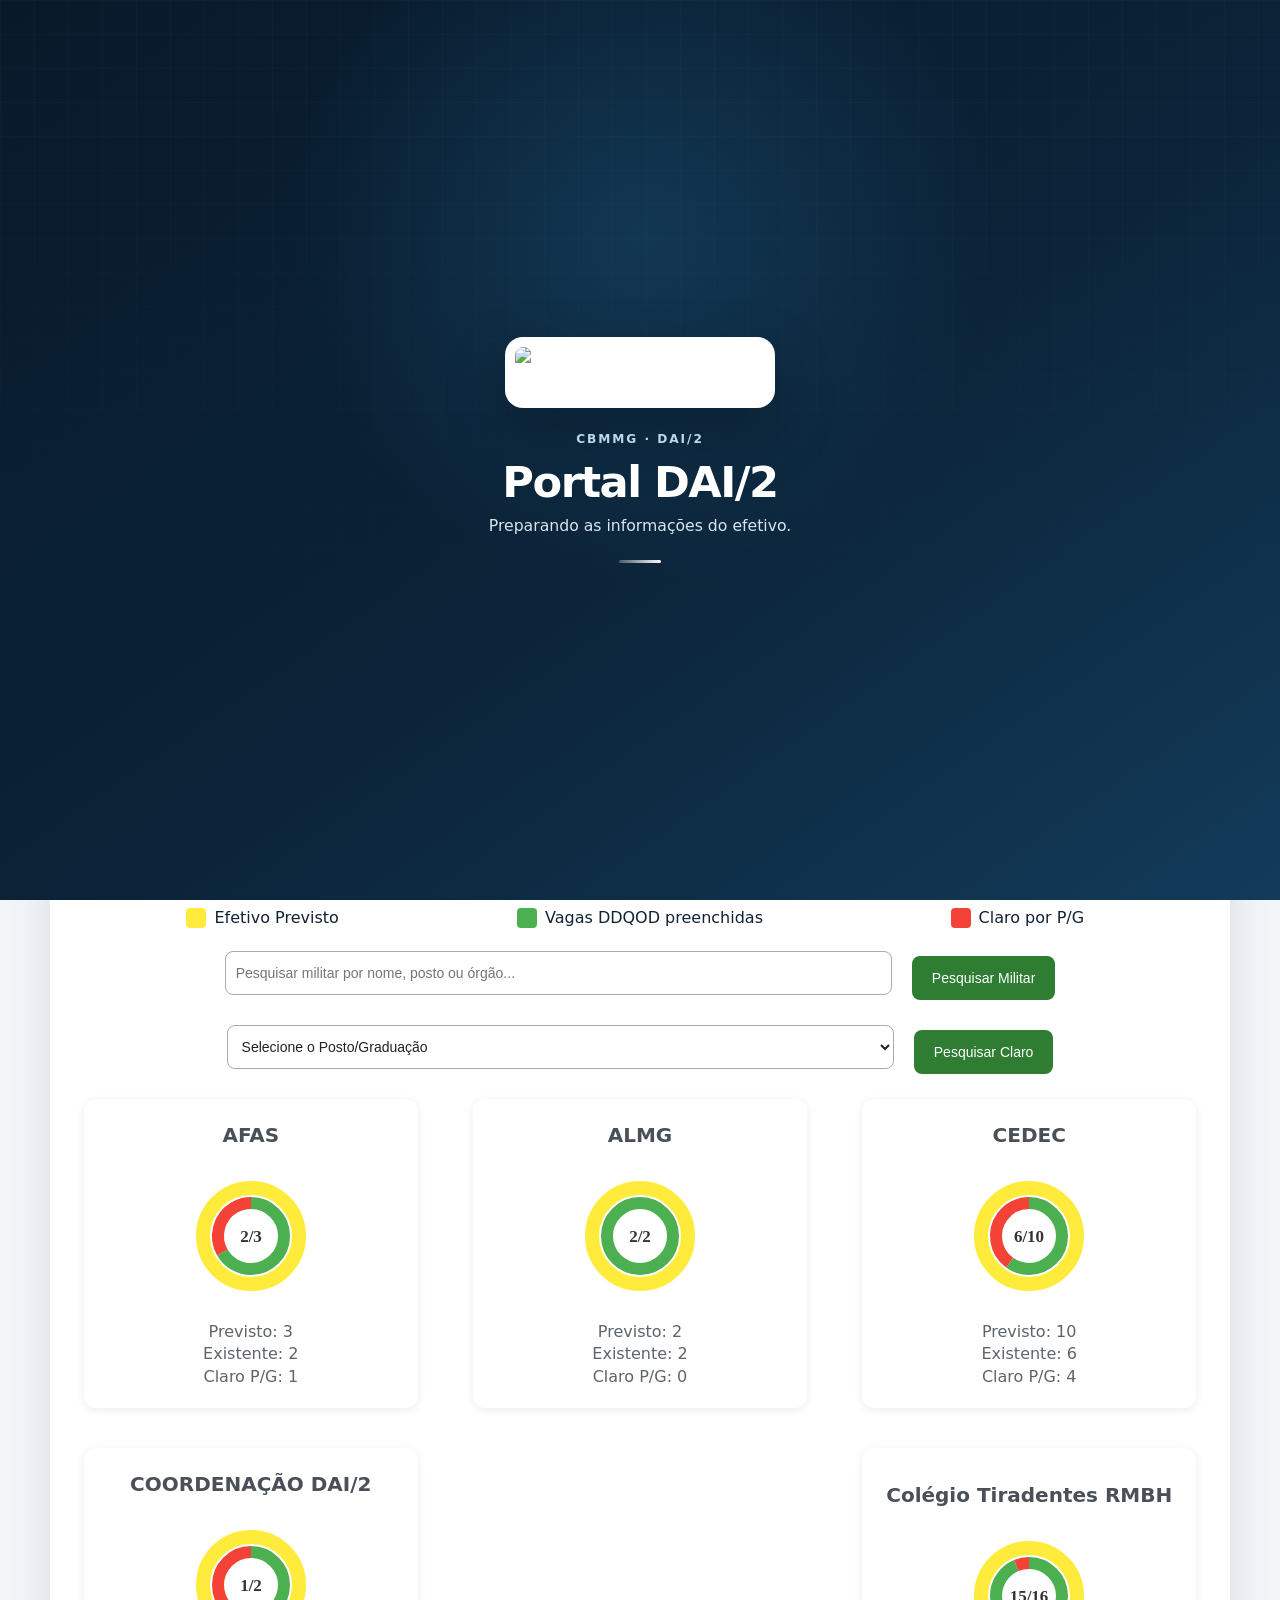
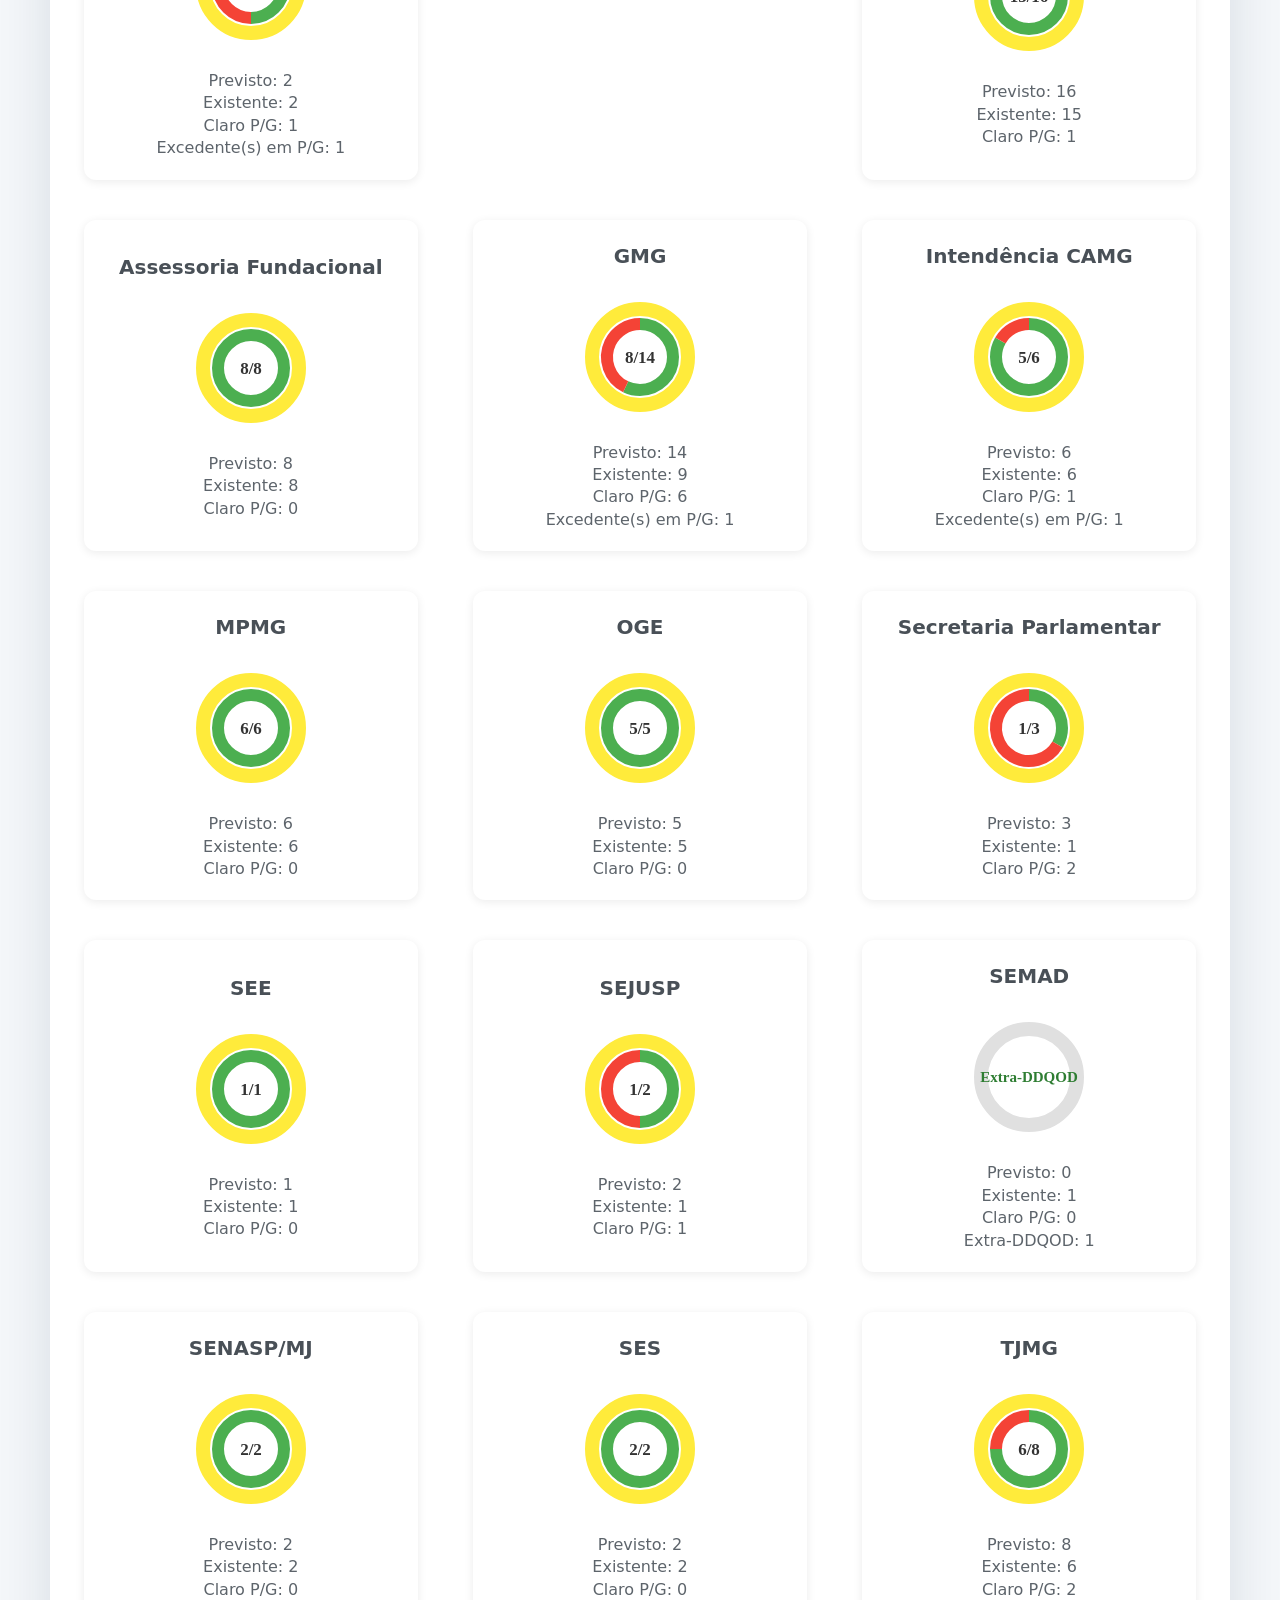
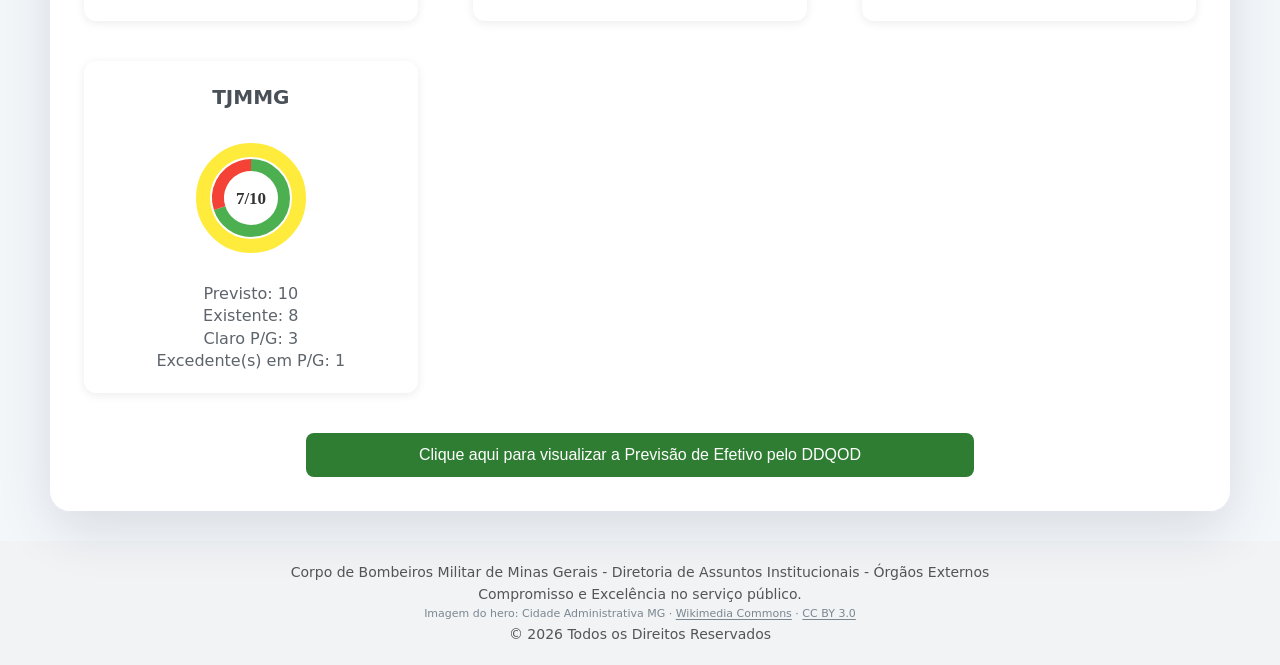
==== commit cf07ee3e: "fix(TPB): mostrar posição atual e remover KPIs históricos do modal" ====
--- a/index.html
+++ b/index.html
@@ -28,7 +28,7 @@
     <meta name="theme-color" content="#0b2338" />
     <link rel="preconnect" href="https://upload.wikimedia.org" crossorigin />
     <link rel="preconnect" href="https://i.pinimg.com" crossorigin />
-    <link rel="stylesheet" href="assets/css/main.css?v=2.3.0" />
+    <link rel="stylesheet" href="assets/css/main.css?v=2026.10.23.2" />
     <link rel="stylesheet" href="assets/css/banner-cbmmg.css?v=2026.09.08.2" />
   </head>
   <body>
@@ -244,7 +244,7 @@
     </footer>
     <script src="data/data.js?v=2026.10.09.1"></script>
     <script src="data/contacts.js?v=2026.10.09.1"></script>
-    <script src="data/tpb.js?v=2026.10.23"></script>
+    <script src="data/tpb.js?v=2026.10.23.2"></script>
     <script>
       (() => {
         const node = document.getElementById('dataCutoff');
@@ -252,6 +252,6 @@
         if (node && cutoff) node.textContent = ` · Base ${cutoff}`;
       })();
     </script>
-    <script src="assets/js/app.js?v=2026.10.23"></script>
+    <script src="assets/js/app.js?v=2026.10.23.2"></script>
   </body>
 </html>
--- a/assets/css/main.css
+++ b/assets/css/main.css
@@ -89,32 +89,21 @@
 .badge-adicional{background:#fff3cd;color:#805900}
 .block:focus-visible,.cta-button:focus-visible,.search-container button:focus-visible,.list-toggle button:focus-visible,.close-button:focus-visible,.onboarding-controls button:focus-visible,.whatsapp-action:focus-visible,input:focus-visible,select:focus-visible{outline:3px solid #111;outline-offset:3px}
 .tpb-content{text-align:left}
-.tpb-overview{border-radius:14px;padding:18px 20px;margin:14px 0 18px;background:linear-gradient(135deg,#174d24,#2e7d32);color:#fff;box-shadow:0 5px 18px rgba(46,125,50,.18)}
-.tpb-overview .tpb-eyebrow{display:block;font-size:12px;font-weight:800;letter-spacing:.12em;opacity:.8;margin-bottom:4px}
-.tpb-overview strong{display:block;font-size:28px;line-height:1.2}
-.tpb-overview p{margin-top:5px;font-size:14px;opacity:.92}
-.tpb-summary{display:grid;grid-template-columns:minmax(220px,280px) 1fr;gap:18px;align-items:stretch;margin:14px 0 18px}
-.tpb-gauge{display:flex;flex-direction:column;align-items:center;justify-content:center;padding:16px;border:1px solid #e3e7eb;border-radius:14px;background:#fff}
-.tpb-gauge svg{width:220px;max-width:100%;height:auto}
-.tpb-gauge-track{fill:none;stroke:#e9ecef;stroke-width:18;stroke-linecap:round}
-.tpb-gauge-progress{fill:none;stroke:#2e7d32;stroke-width:18;stroke-linecap:round;stroke-dasharray:0 100}
-.tpb-percent{font-size:34px;font-weight:800;color:#1b5e20;margin-top:-30px}
-.tpb-caption{font-size:14px;color:#495057;text-align:center;margin-top:4px;font-weight:600}
-.tpb-kpis{display:grid;grid-template-columns:repeat(2,minmax(0,1fr));gap:10px}
-.tpb-kpi{border:1px solid #e3e7eb;border-radius:12px;padding:12px;background:#f8f9fa;text-align:center;display:flex;flex-direction:column;justify-content:center;min-height:108px}
-.tpb-kpi strong{display:block;font-size:28px;color:#212529}
-.tpb-kpi span{font-size:14px;color:#495057}
-.tpb-kpi.is-success{background:#eef8f0;border-color:#c9e6ce}
-.tpb-kpi.is-alert{background:#fff0f0;border-color:#f2c2c2}
-.tpb-kpi.is-alert strong{color:#b42318}
-.tpb-kpi.is-warning{background:#fff8e8;border-color:#efd89a}
-.tpb-kpi.is-muted{background:#f6f7f8}
-.tpb-priority{display:flex;justify-content:space-between;gap:12px;align-items:center;padding:14px 16px;border-radius:12px;background:#fff5f5;border:1px solid #f1c5c5;margin-top:8px}
-.tpb-priority strong{color:#a61b1b}
-.tpb-priority span{font-size:14px;color:#5f6368}
-.tpb-source{margin-top:14px;font-size:12px;color:#6c757d;text-align:center}
-.excess-note{font-size:13px;color:#6a4b00;margin-top:5px}
-@media(max-width:576px){.block{width:100%}#splash h1{font-size:1.5rem}#splash p{font-size:.875rem}header.banner{height:230px;background-position:center 50%}header.banner .banner-text{left:24px;bottom:26px;font-size:1.8rem;width:82%}.search-container input[type='text'],.search-container input[type='search'],.search-container select{width:100%}.search-container button{padding:10px;font-size:14px;width:100%}.legend-grid{grid-template-columns:1fr}.modal-content{width:94%;padding:18px 14px;max-height:88vh}.modal-military-item,.modal-clear-summary{padding:12px}.quick-actions{grid-template-columns:1fr}.cta-button{width:100%}.list-toggle button{width:100%}.tpb-summary{grid-template-columns:1fr}.tpb-kpis{grid-template-columns:repeat(2,minmax(0,1fr))}.tpb-priority{align-items:flex-start;flex-direction:column}.tpb-overview strong{font-size:24px}}
+.tpb-overview{border-radius:14px;padding:20px 22px;margin:14px 0 16px;background:linear-gradient(135deg,#174d24,#2e7d32);color:#fff;box-shadow:0 5px 18px rgba(46,125,50,.18)}
+.tpb-overview .tpb-eyebrow{display:block;font-size:12px;font-weight:800;letter-spacing:.1em;opacity:.94;margin-bottom:8px}
+.tpb-overview strong{display:block;font-size:25px;line-height:1.24}
+.tpb-overview p{margin:10px 0 0;font-size:14px;line-height:1.55;color:#fff;opacity:1}
+.tpb-current-metrics{display:grid;grid-template-columns:repeat(2,minmax(0,1fr));gap:14px;margin:0 0 18px}
+.tpb-current-stat{border:1px solid #dce4eb;border-radius:12px;padding:20px 16px;background:#f7f9fb;text-align:center;display:flex;flex-direction:column;justify-content:center;min-height:142px}
+.tpb-current-stat strong{display:block;font-size:38px;font-weight:800;line-height:1.15;color:#17344d}
+.tpb-current-stat span{display:block;font-size:14px;line-height:1.45;color:#34495e;margin-top:9px}
+.tpb-current-stat.is-success{background:#eaf6ec;border-color:#badfc0}
+.tpb-current-stat.is-success strong{color:#166534}
+.tpb-documentary-note{border:1px solid #dee5ed;background:#f8fafc;border-radius:12px;padding:16px 18px;color:#2b4054}
+.tpb-documentary-note strong{font-size:14px;display:block;margin-bottom:8px}
+.tpb-documentary-note p{font-size:13px;line-height:1.5;margin:7px 0;color:#354e60}
+.tpb-documentary-note p:last-child{margin-bottom:0}
+@media(max-width:576px){.block{width:100%}#splash h1{font-size:1.5rem}#splash p{font-size:.875rem}header.banner{height:230px;background-position:center 50%}header.banner .banner-text{left:24px;bottom:26px;font-size:1.8rem;width:82%}.search-container input[type='text'],.search-container input[type='search'],.search-container select{width:100%}.search-container button{padding:10px;font-size:14px;width:100%}.legend-grid{grid-template-columns:1fr}.modal-content{width:94%;padding:18px 14px;max-height:88vh}.modal-military-item,.modal-clear-summary{padding:12px}.quick-actions{grid-template-columns:1fr}.cta-button{width:100%}.list-toggle button{width:100%}.tpb-current-metrics{grid-template-columns:1fr}.tpb-overview strong{font-size:23px}}
 @media(min-width:577px) and (max-width:768px){.block{width:48%}}
 @media(min-width:993px){.block{width:30%}.block h3{font-size:20px}}
 @media(prefers-reduced-motion:reduce){html{scroll-behavior:auto}*,*::before,*::after{animation-duration:.01ms!important;animation-iteration-count:1!important;transition-duration:.01ms!important}}
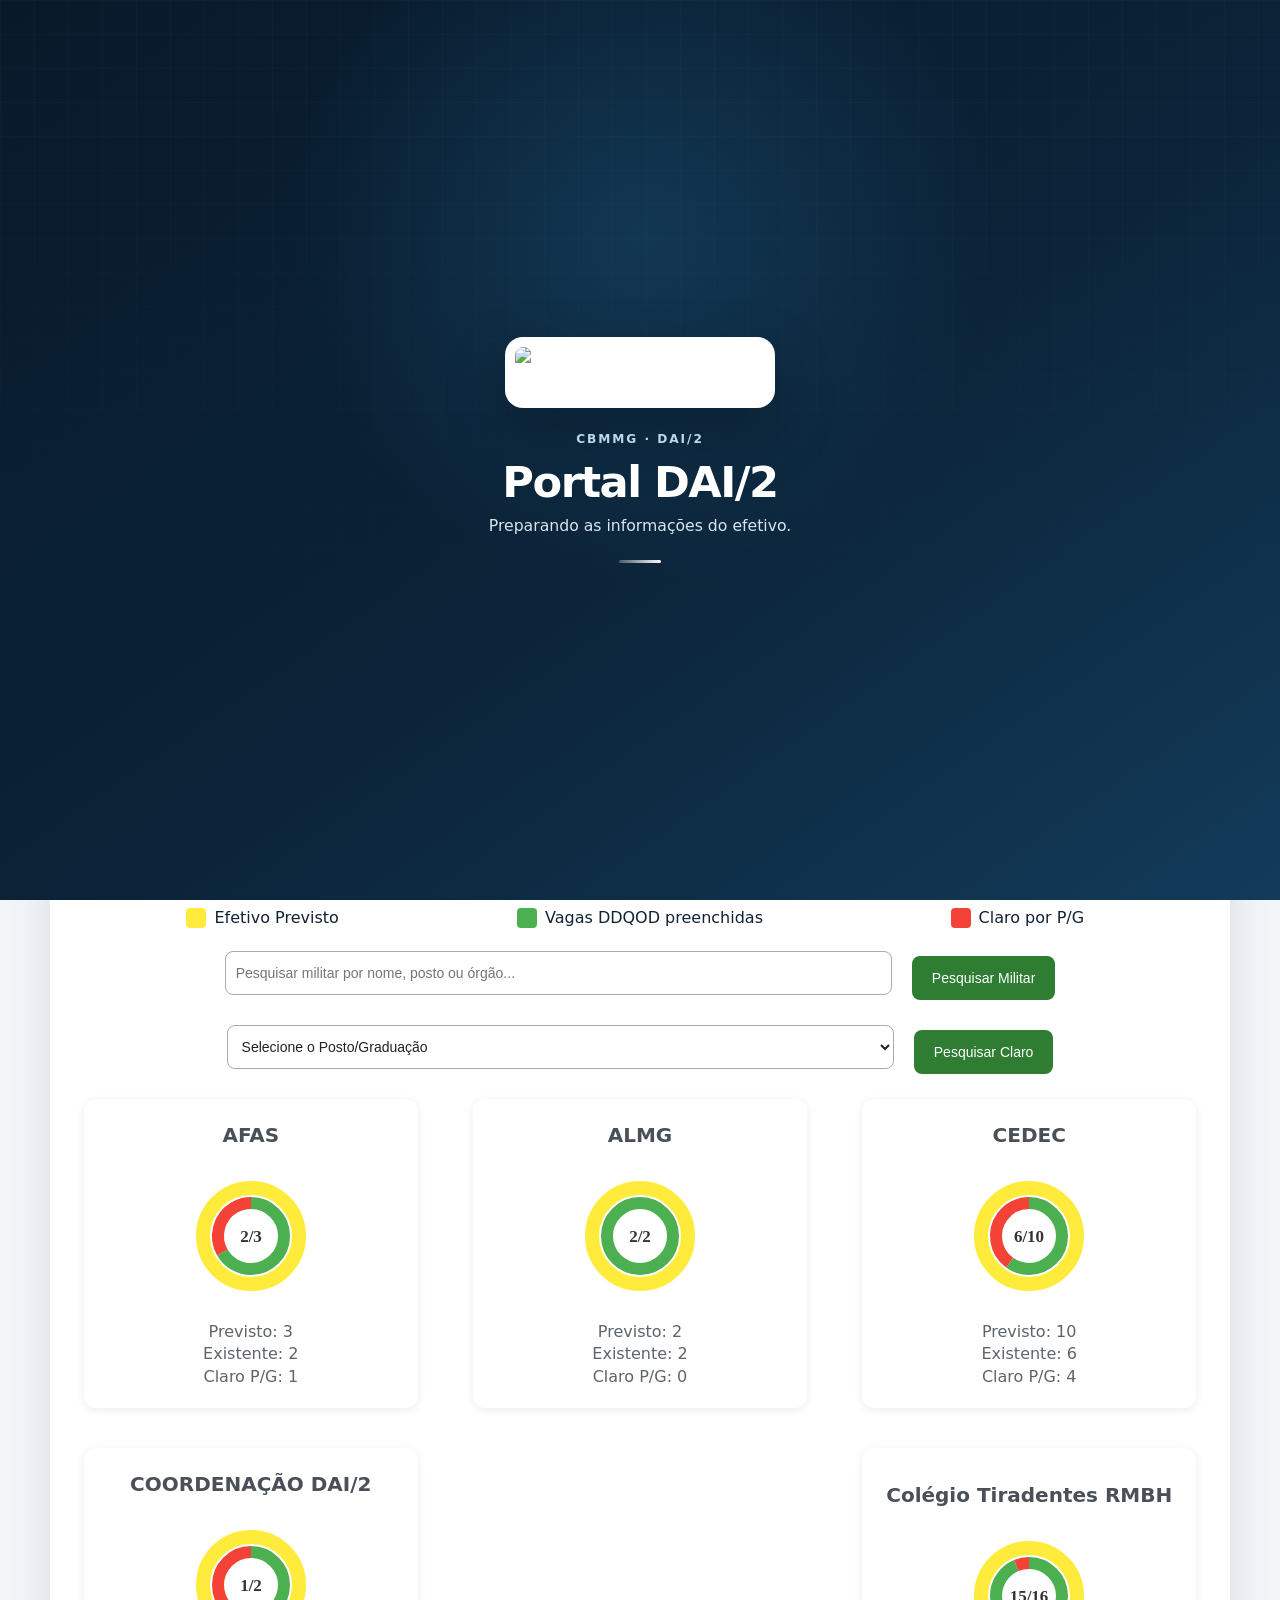
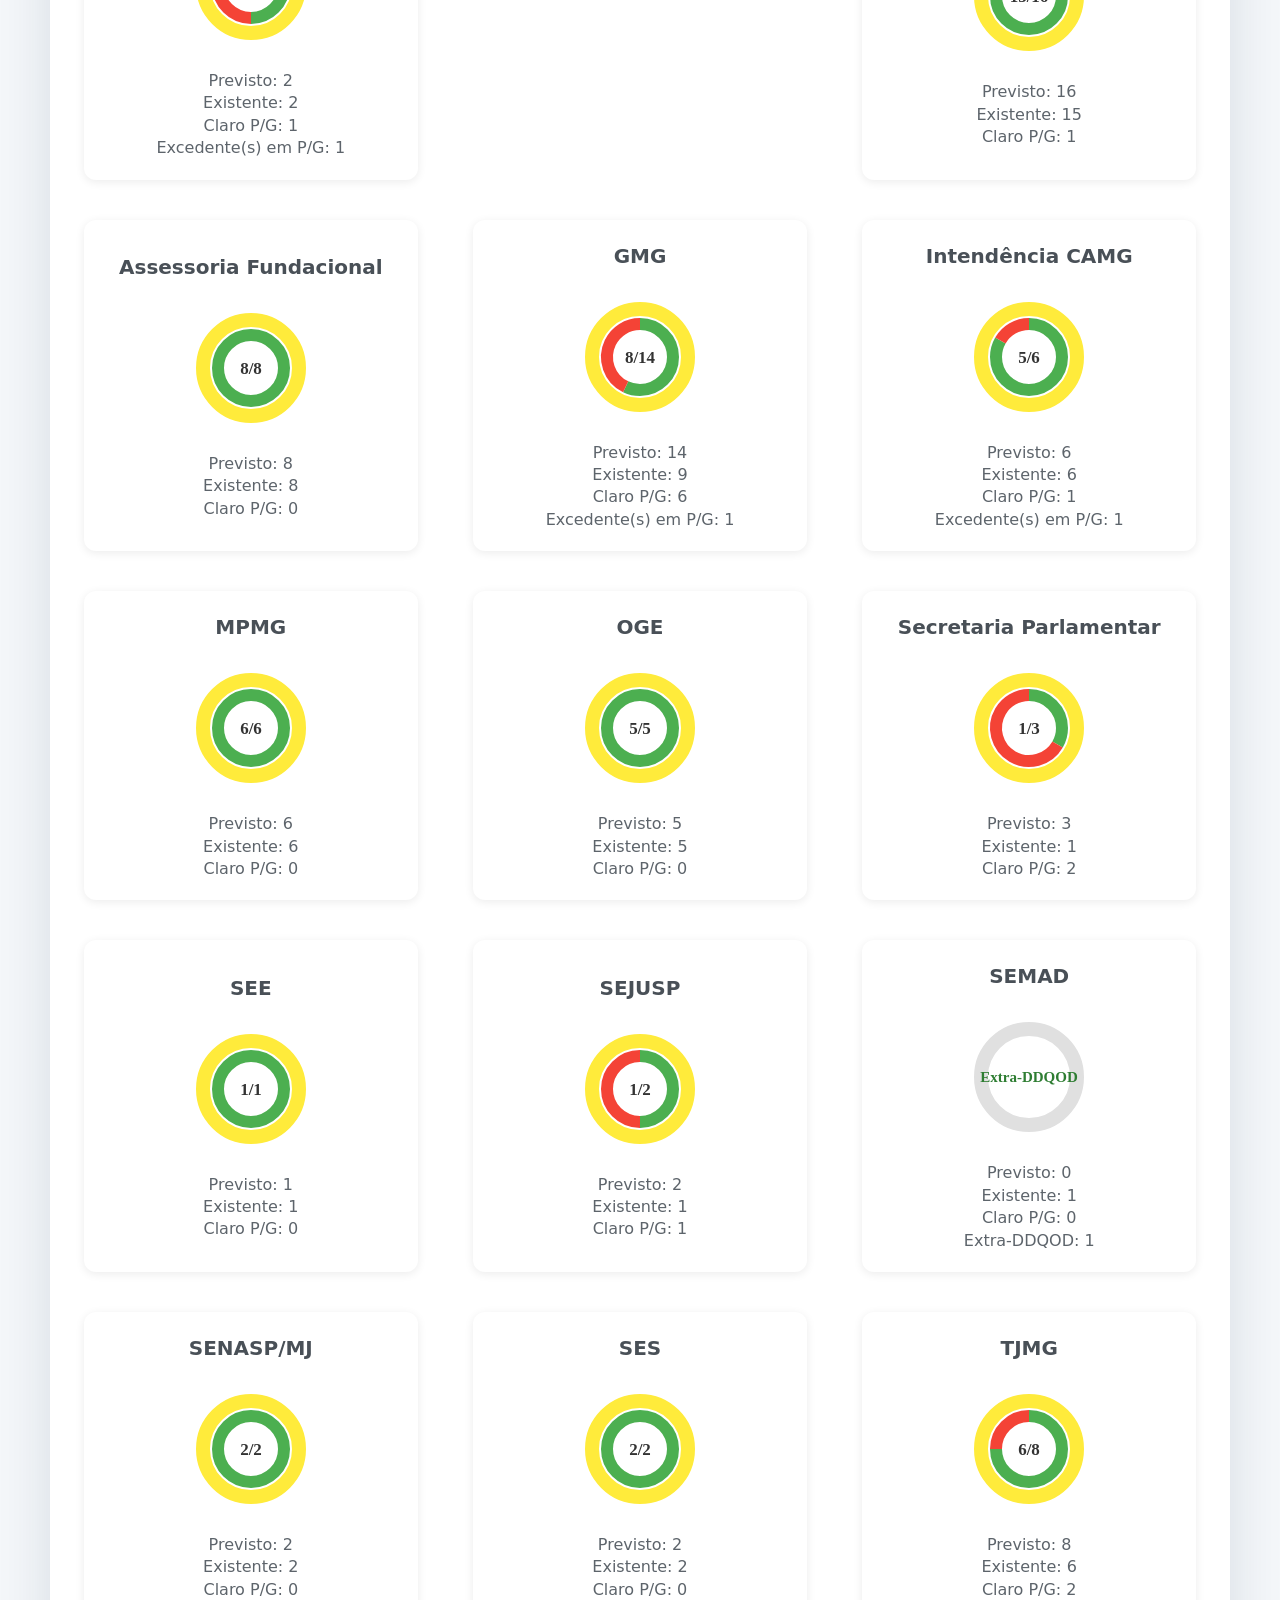
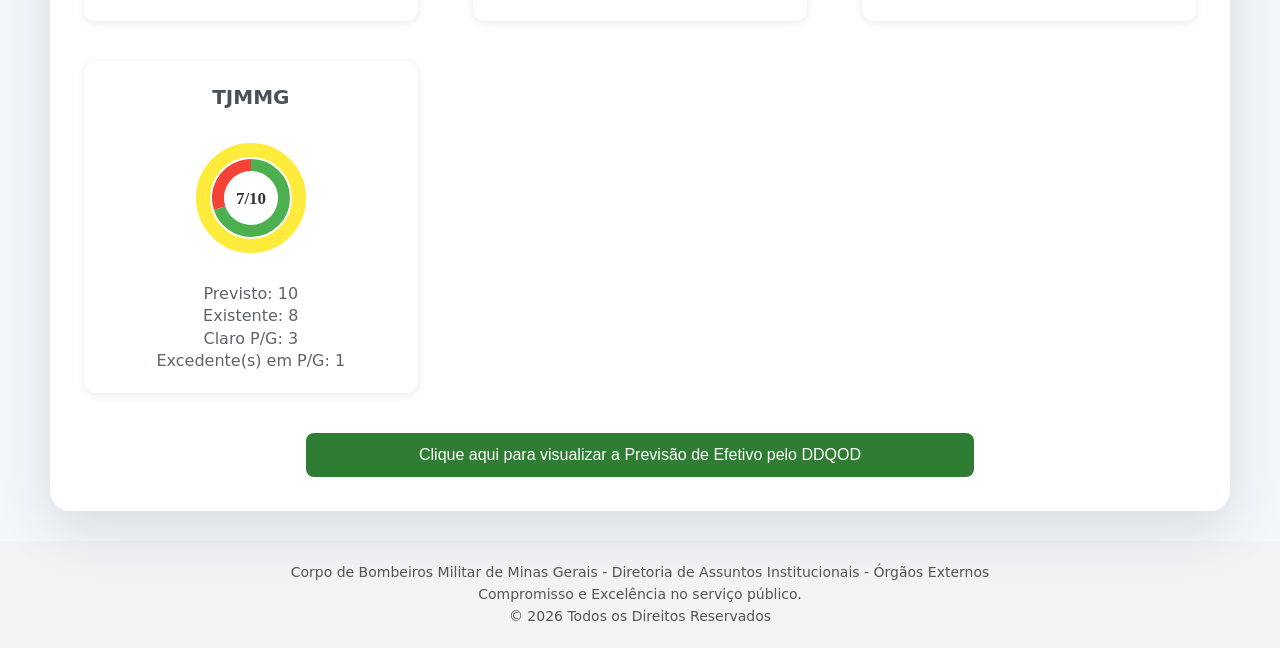
==== commit 04ac9798: "fix(footer): move photo attribution to unobtrusive hero disclosure" ====
--- a/index.html
+++ b/index.html
@@ -29,7 +29,7 @@
     <link rel="preconnect" href="https://upload.wikimedia.org" crossorigin />
     <link rel="preconnect" href="https://i.pinimg.com" crossorigin />
     <link rel="stylesheet" href="assets/css/main.css?v=2026.10.23.2" />
-    <link rel="stylesheet" href="assets/css/banner-cbmmg.css?v=2026.09.08.2" />
+    <link rel="stylesheet" href="assets/css/banner-cbmmg.css?v=2026.10.23-credit" />
   </head>
   <body>
     <a class="skip-link" href="#mainContent">Ir para o conteúdo</a>
@@ -131,6 +131,15 @@
             <p>Transparência e planejamento a serviço da missão.</p>
           </div>
         </div>
+        <details class="hero-attribution">
+          <summary>Créditos da imagem</summary>
+          <div class="hero-attribution-panel">
+            Foto: Leo Drumond / Agência Nitro.
+            <a href="https://commons.wikimedia.org/wiki/File:Cidade_Administrativa_MG_1.jpg" target="_blank" rel="noopener noreferrer">Cidade Administrativa MG 1 — Wikimedia Commons</a>.
+            Licença: <a href="https://creativecommons.org/licenses/by/3.0/" target="_blank" rel="noopener noreferrer">CC BY 3.0</a>.
+            Imagem recortada para o banner.
+          </div>
+        </details>
       </header>
 
       <section class="container">
@@ -239,7 +248,6 @@
     <footer>
       <p>Corpo de Bombeiros Militar de Minas Gerais - Diretoria de Assuntos Institucionais - Órgãos Externos</p>
       <p>Compromisso e Excelência no serviço público.</p>
-      <p class="image-credit">Imagem do hero: Cidade Administrativa MG · <a href="https://commons.wikimedia.org/wiki/File:Cidade_Administrativa_MG_1.jpg" target="_blank" rel="noopener noreferrer">Wikimedia Commons</a> · <a href="https://creativecommons.org/licenses/by/3.0/" target="_blank" rel="noopener noreferrer">CC BY 3.0</a></p>
       <p>&copy; 2026 Todos os Direitos Reservados</p>
     </footer>
     <script src="data/data.js?v=2026.10.09.1"></script>
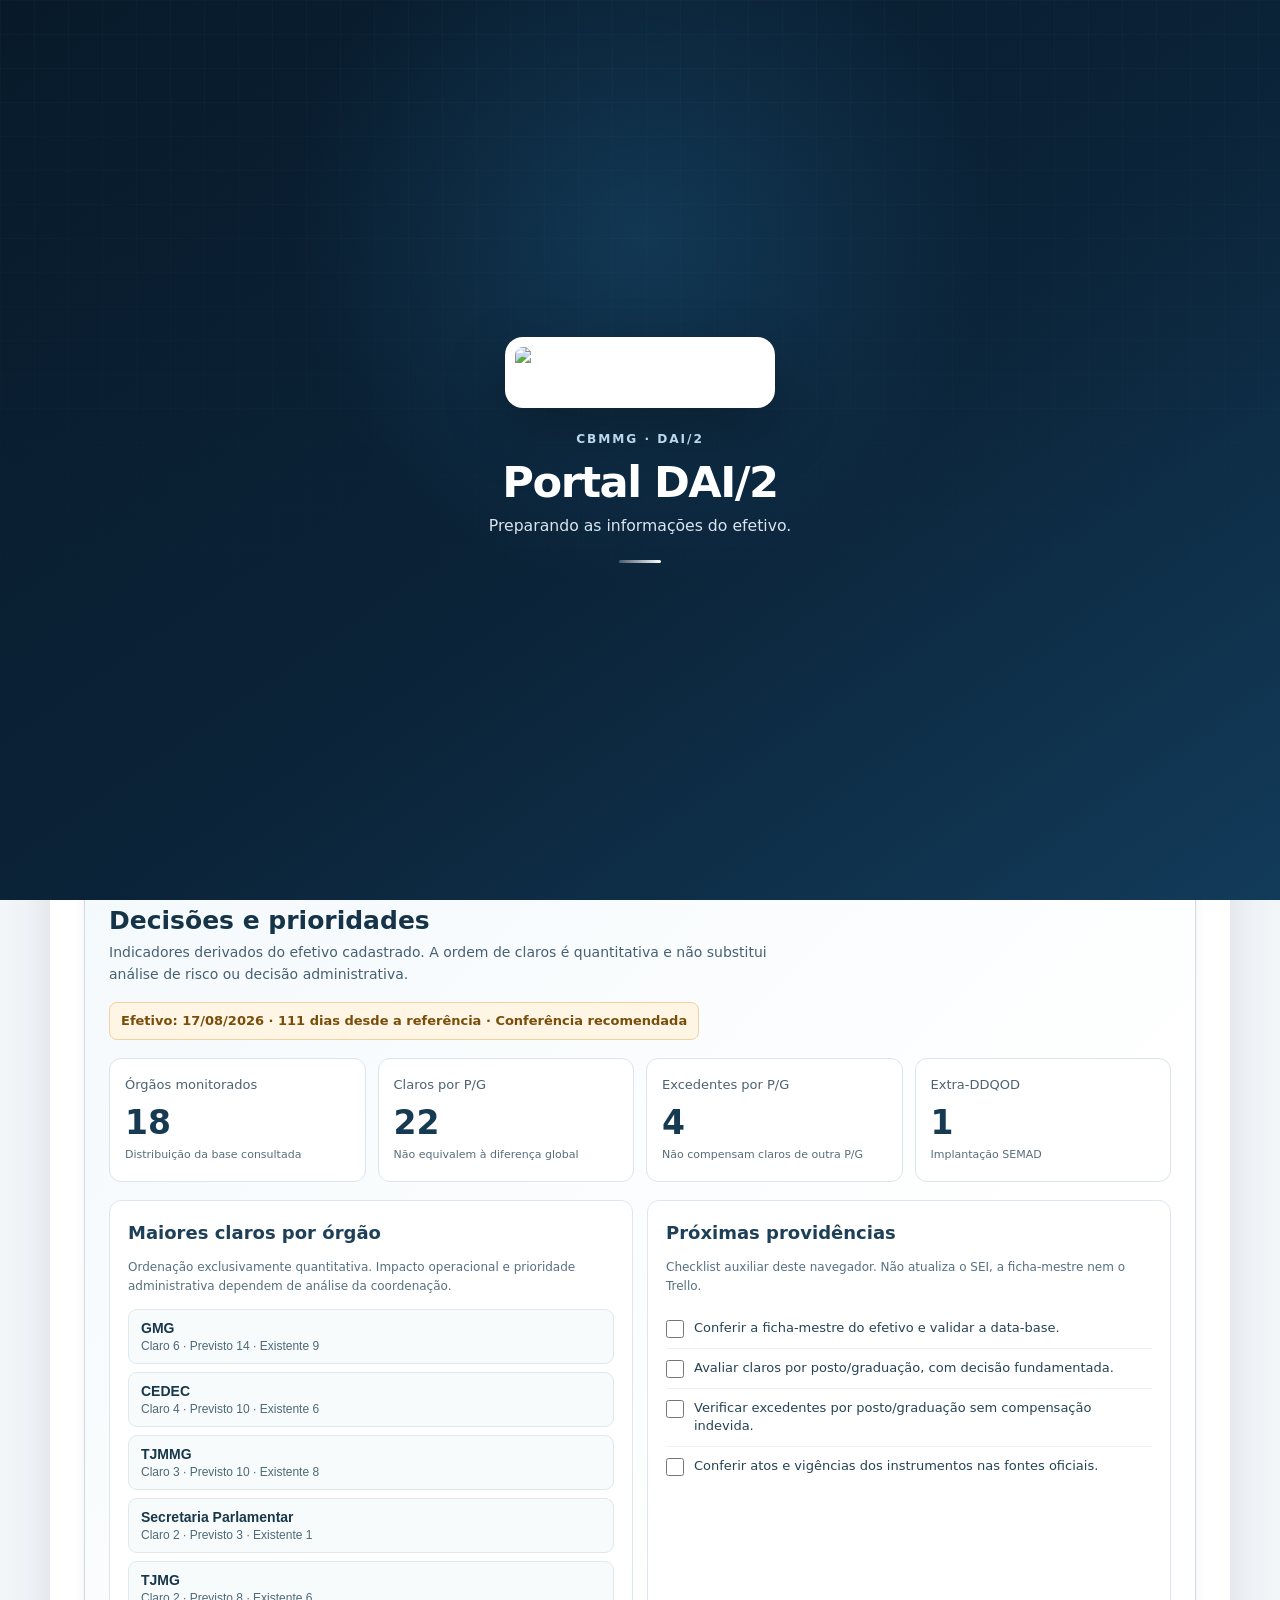
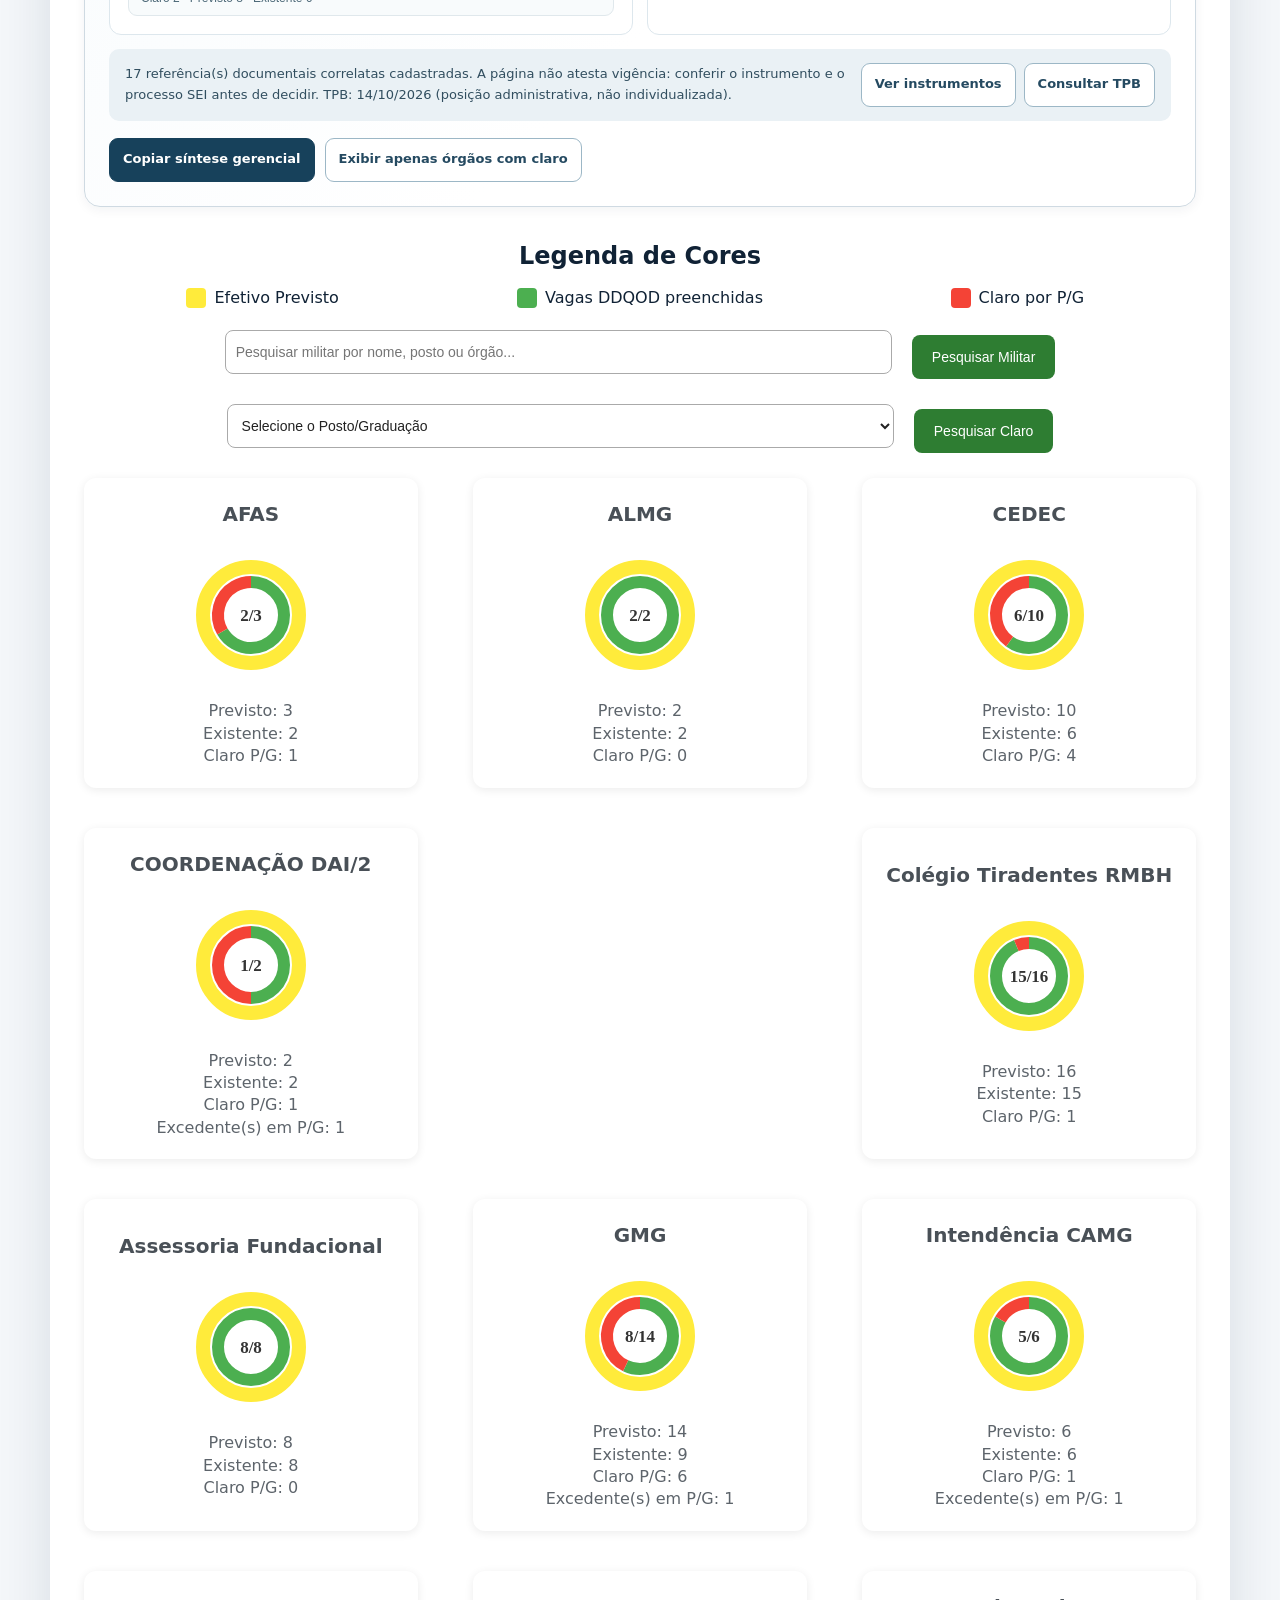
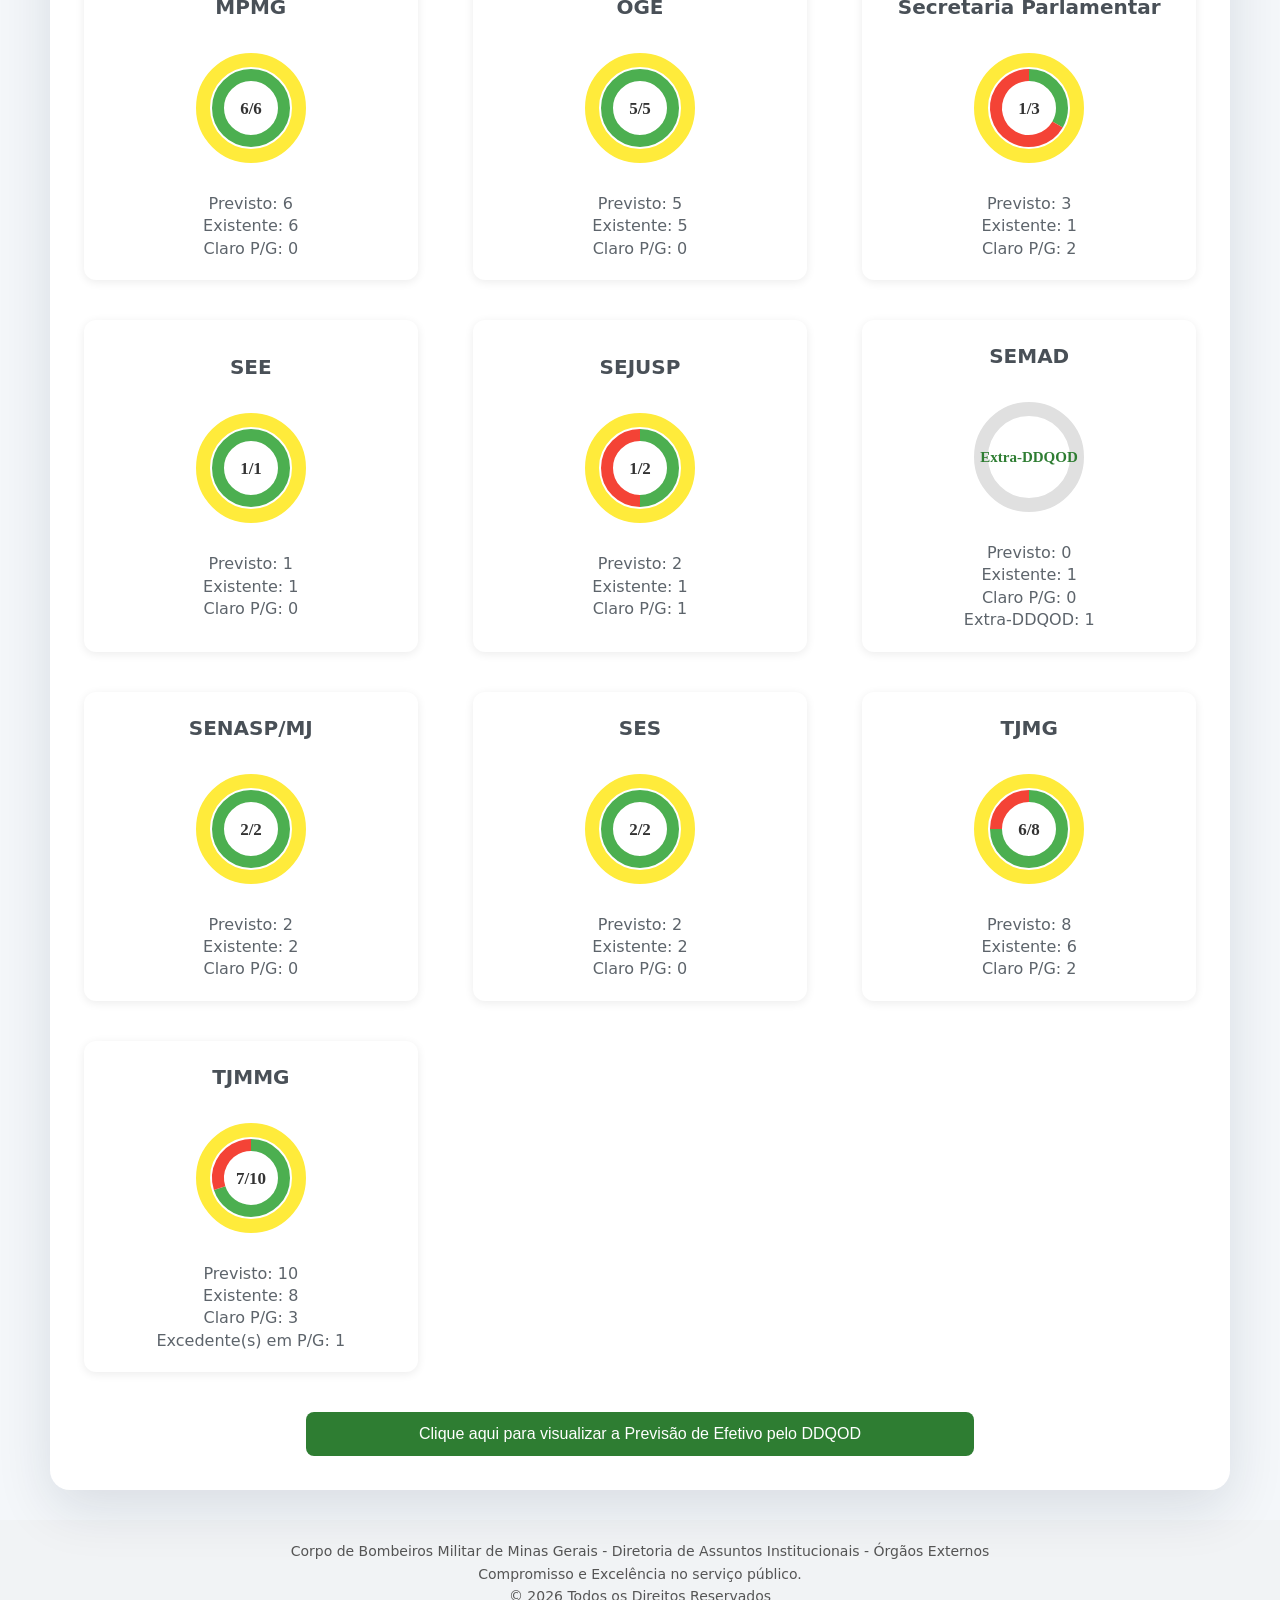
==== commit 9a7beed5: "feat: embed decisions and priorities panel preserving original layout" ====
--- a/index.html
+++ b/index.html
@@ -30,6 +30,7 @@
     <link rel="preconnect" href="https://i.pinimg.com" crossorigin />
     <link rel="stylesheet" href="assets/css/main.css?v=2026.10.23.2" />
     <link rel="stylesheet" href="assets/css/banner-cbmmg.css?v=2026.10.23-credit" />
+    <link rel="stylesheet" href="assets/css/insights.css?v=2026.11.04.1" />
   </head>
   <body>
     <a class="skip-link" href="#mainContent">Ir para o conteúdo</a>
@@ -158,6 +159,42 @@
         <section class="quick-actions" aria-label="Atalhos de consulta">
           <button id="normasToggleBtn" class="cta-button cta-button-secondary" type="button" aria-haspopup="dialog">Instrumento Jurídico Correlato</button>
           <button id="tpbToggleBtn" class="cta-button cta-button-feature" type="button" aria-haspopup="dialog">Situação do TPB 2026</button>
+        </section>
+
+        <section id="decisionPanel" class="decision-panel" aria-labelledby="decisionTitle">
+          <div class="decision-header">
+            <div>
+              <span class="decision-eyebrow">DAI/2 · INTELIGÊNCIA GERENCIAL</span>
+              <h2 id="decisionTitle">Decisões e prioridades</h2>
+              <p class="decision-lead">Indicadores derivados do efetivo cadastrado. A ordem de claros é quantitativa e não substitui análise de risco ou decisão administrativa.</p>
+            </div>
+            <span id="decisionFreshness" class="decision-freshness" role="status">Verificando data da base...</span>
+          </div>
+          <div id="decisionStats" class="decision-stats" aria-label="Indicadores gerenciais agregados"></div>
+          <div class="decision-grid">
+            <article class="decision-column" aria-labelledby="decisionGapsTitle">
+              <h3 id="decisionGapsTitle">Maiores claros por órgão</h3>
+              <p class="decision-hint" id="decisionPriorityNote">Ordenação quantitativa; clique para consultar o órgão.</p>
+              <div id="decisionPriorities" class="decision-priorities"></div>
+            </article>
+            <article class="decision-column" aria-labelledby="decisionActionsTitle">
+              <h3 id="decisionActionsTitle">Próximas providências</h3>
+              <p class="decision-hint">Checklist auxiliar deste navegador. Não atualiza o SEI, a ficha-mestre nem o Trello.</p>
+              <div id="decisionActions"></div>
+            </article>
+          </div>
+          <div class="decision-governance">
+            <p id="decisionGovernance">Instrumentos correlatos e TPB: consultar as fontes oficiais.</p>
+            <div class="decision-governance-controls">
+              <button id="decisionLegalBtn" class="decision-secondary" type="button">Ver instrumentos</button>
+              <button id="decisionTpbBtn" class="decision-secondary" type="button">Consultar TPB</button>
+            </div>
+          </div>
+          <div class="decision-footer">
+            <button id="decisionCopyBtn" class="decision-primary" type="button">Copiar síntese gerencial</button>
+            <button id="decisionFilterBtn" class="decision-secondary" type="button" aria-pressed="false">Exibir apenas órgãos com claro</button>
+            <span id="decisionFeedback" role="status" aria-live="polite"></span>
+          </div>
         </section>
 
         <section class="color-legend" aria-label="Legenda de Cores">
@@ -261,5 +298,6 @@
       })();
     </script>
     <script src="assets/js/app.js?v=2026.10.23.2"></script>
+    <script src="assets/js/insights.js?v=2026.11.04.1"></script>
   </body>
 </html>
--- a/assets/css/banner-cbmmg.css
+++ b/assets/css/banner-cbmmg.css
@@ -287,6 +287,52 @@
 }
 #onboarding .btn-skip:hover{background:#f5f8fb}
 
+/* Crédito acessível no próprio hero, preservando o rodapé institucional enxuto. */
+.hero-attribution{
+  position:absolute;
+  right:clamp(14px,3vw,40px);
+  bottom:10px;
+  z-index:3;
+  width:min(360px,calc(100% - 28px));
+  color:#fff;
+  font-size:12px;
+  text-align:right;
+}
+.hero-attribution>summary{
+  display:inline-flex;
+  align-items:center;
+  justify-content:center;
+  min-height:44px;
+  min-width:112px;
+  padding:10px 12px;
+  border-radius:9px;
+  background:rgba(6,22,37,.72);
+  color:#fff;
+  cursor:pointer;
+  list-style:none;
+  font-weight:650;
+}
+.hero-attribution>summary::-webkit-details-marker{display:none}
+.hero-attribution>summary::marker{content:""}
+.hero-attribution>summary:hover{background:rgba(6,22,37,.94)}
+.hero-attribution>summary:focus-visible{outline:3px solid #fff;outline-offset:3px}
+.hero-attribution-panel{
+  margin-top:0;
+  margin-bottom:8px;
+  background:rgba(5,22,36,.96);
+  border:1px solid rgba(255,255,255,.28);
+  padding:12px;
+  border-radius:10px;
+  line-height:1.6;
+  text-align:left;
+  overflow-wrap:anywhere;
+}
+.hero-attribution-panel a{color:#fff;text-decoration:underline;text-underline-offset:2px}
+@media(max-width:576px){
+  .hero-attribution{right:12px;bottom:4px;font-size:11px}
+  .hero-attribution>summary{padding:8px 10px}
+}
+
 /* ---------- Hero ---------- */
 header.banner{
   height:360px;
--- a/assets/css/insights.css
+++ b/assets/css/insights.css
@@ -0,0 +1,42 @@
+/* Painel de inteligencia gerencial, complementar ao layout 2.5 */
+.decision-panel{margin:18px 0 30px;border:1px solid #cfdae2;border-radius:16px;padding:24px;background:linear-gradient(135deg,#f4f9fc,#ffffff 65%);color:#203748;box-shadow:0 3px 12px rgba(16,42,58,.055)}
+.decision-header{display:flex;align-items:flex-start;justify-content:space-between;gap:16px;flex-wrap:wrap;margin-bottom:18px}
+.decision-eyebrow{display:block;font-size:11px;letter-spacing:.14em;font-weight:800;color:#25556d;margin-bottom:5px}
+.decision-panel h2{font-size:25px;line-height:1.25;color:#163448;margin:0 0 5px}
+.decision-lead{font-size:14px;color:#456173;max-width:700px}
+.decision-freshness{display:inline-block;max-width:100%;padding:8px 11px;border-radius:8px;font-size:13px;font-weight:650}
+.decision-freshness.needs-review{background:#fff5e5;border:1px solid #f0d29c;color:#784e0a}
+.decision-freshness.is-current{background:#eaf5ef;border:1px solid #badac8;color:#1d6040}
+.decision-stats{display:grid;grid-template-columns:repeat(4,minmax(0,1fr));gap:12px;margin-bottom:18px}
+.decision-stat{padding:17px 15px;background:#fff;border:1px solid #dce5ea;border-radius:12px;display:flex;flex-direction:column;min-height:124px}
+.decision-stat-title{font-size:13px;color:#4d6270;line-height:1.35}
+.decision-stat-value{font-size:33px;line-height:1.25;color:#163a51;margin:8px 0 4px}
+.decision-stat-hint{font-size:11px;color:#596d78;line-height:1.4}
+.decision-grid{display:grid;grid-template-columns:repeat(2,minmax(0,1fr));gap:14px}
+.decision-column{padding:18px;border:1px solid #dde7ed;border-radius:12px;background:#fff}
+.decision-column h3{font-size:18px;color:#1d4058;margin-bottom:10px}
+.decision-hint{font-size:12px;color:#577080;margin:0 0 12px}
+.decision-priorities{display:flex;flex-direction:column;gap:8px}
+.decision-org{border:1px solid #e0e8ec;background:#f8fbfc;border-radius:9px;padding:10px 12px;min-height:49px;text-align:left;cursor:pointer;display:flex;flex-direction:column;gap:3px;width:100%;color:#17384b}
+.decision-org:hover{background:#eef5f7;border-color:#a8c4d1}
+.decision-org-name{font-size:14px;font-weight:700}
+.decision-org-detail{font-size:12px;color:#4d6978}
+.decision-empty{color:#526b76}
+.decision-action{display:flex;align-items:flex-start;gap:10px;padding:10px 0;border-bottom:1px solid #edf1f3;font-size:13px;color:#264354;line-height:1.45;cursor:pointer}
+.decision-action:last-child{border:0}
+.decision-action input{flex:none;min-width:18px;min-height:18px;accent-color:#215e58;margin-top:1px}
+.decision-governance{margin-top:14px;display:flex;align-items:center;justify-content:space-between;gap:14px;flex-wrap:wrap;background:#eaf1f5;border-radius:10px;padding:14px 16px}
+.decision-governance p{flex:1;min-width:230px;font-size:13px;color:#314e5f}
+.decision-governance-controls{display:flex;flex-wrap:wrap;gap:8px}
+.decision-secondary,.decision-primary{font:inherit;font-size:13px;font-weight:650;padding:9px 13px;min-height:44px;border-radius:9px;cursor:pointer}
+.decision-secondary{border:1px solid #9cb7c6;background:#fff;color:#254a61}
+.decision-secondary:hover{background:#f2f6f8}
+.decision-primary{border:1px solid #17415b;background:#17415b;color:#fff}
+.decision-primary:hover{background:#0d2f45}
+.decision-footer{display:flex;flex-wrap:wrap;gap:10px;align-items:center;margin-top:17px}
+#decisionFeedback{font-size:12px;color:#275467}
+.decision-secondary:focus-visible,.decision-primary:focus-visible,.decision-org:focus-visible,.decision-action input:focus-visible{outline:3px solid #141e28;outline-offset:3px}
+.block[hidden]{display:none!important}
+@media(max-width:880px){.decision-stats{grid-template-columns:repeat(2,minmax(0,1fr))}.decision-grid{grid-template-columns:1fr}}
+@media(max-width:560px){.decision-panel{padding:16px;margin-bottom:22px}.decision-panel h2{font-size:22px}.decision-stats{gap:8px}.decision-stat{padding:13px 10px;min-height:110px}.decision-stat-value{font-size:28px}.decision-stat-hint{font-size:10px}.decision-column{padding:13px}.decision-footer button{flex:1}.decision-freshness{font-size:12px}}
+@media print{.decision-footer,.decision-governance-controls{display:none!important}.decision-panel{box-shadow:none;break-inside:avoid}}
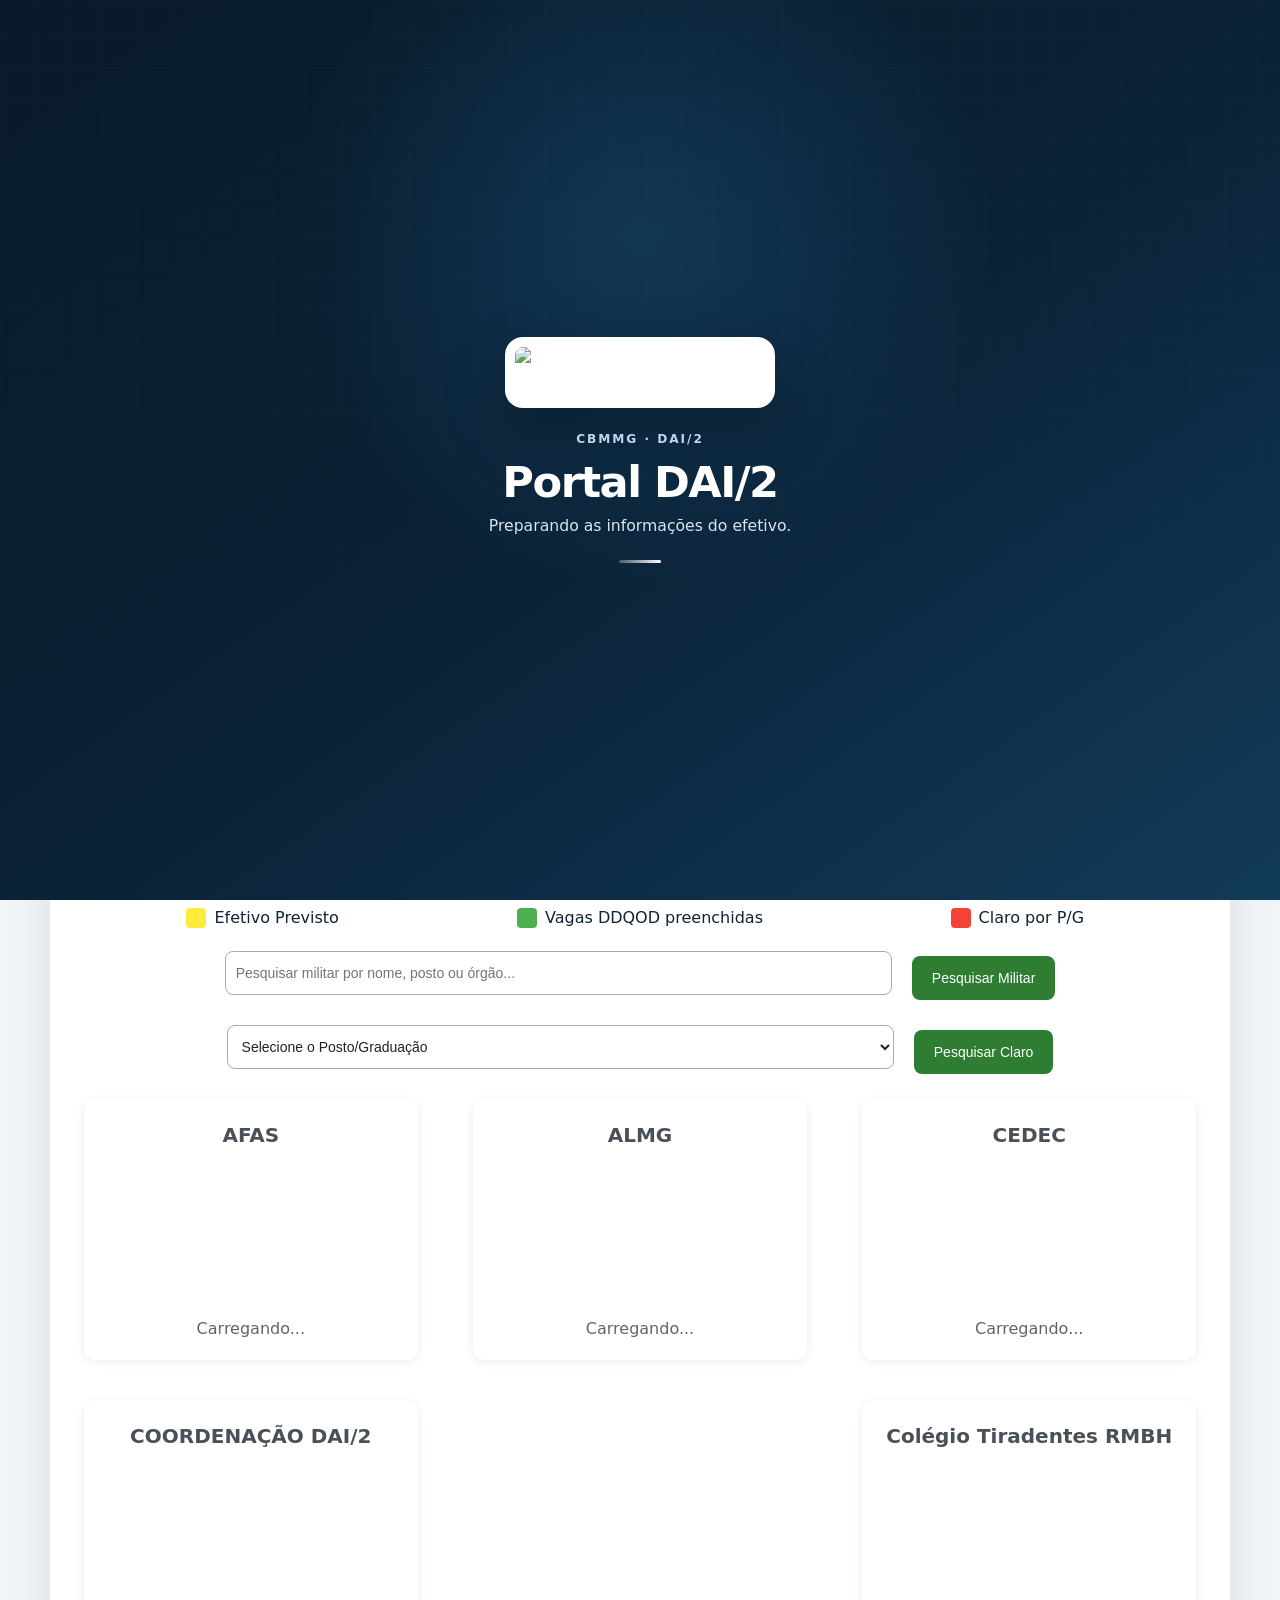
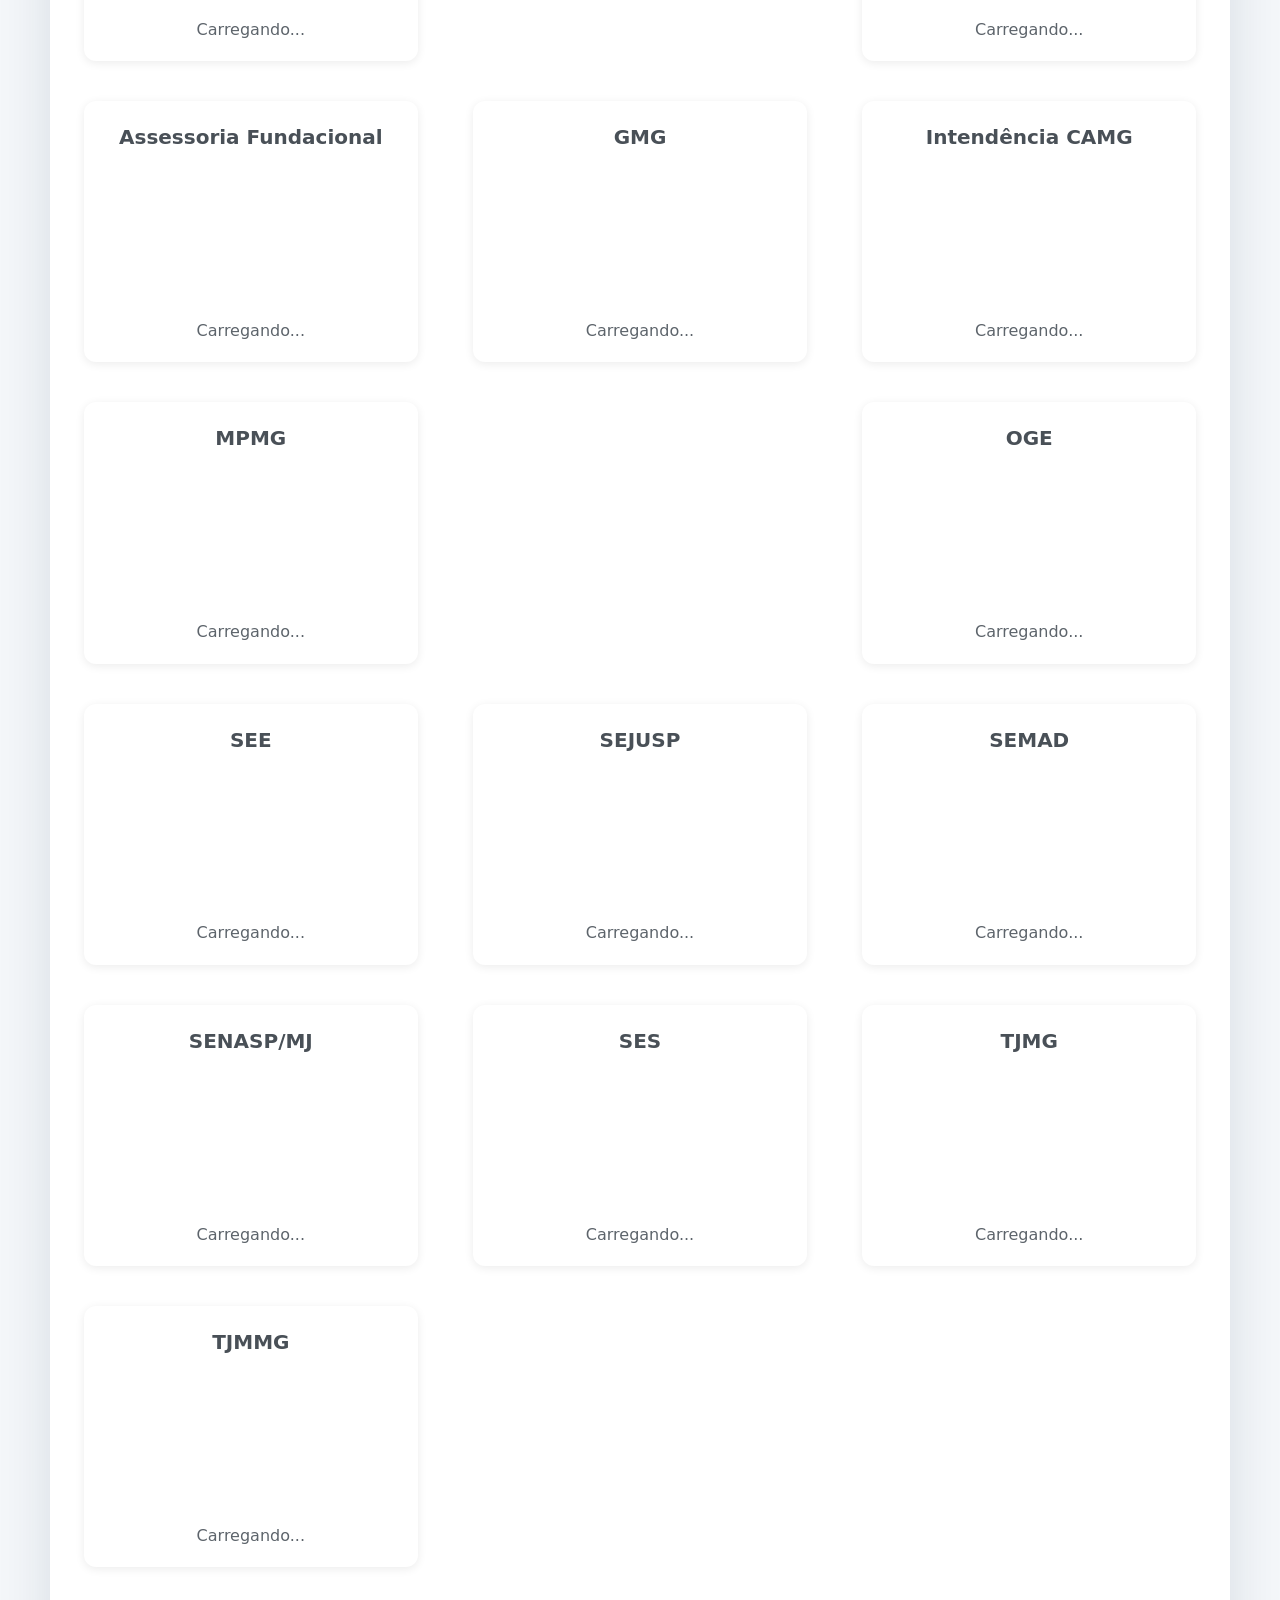
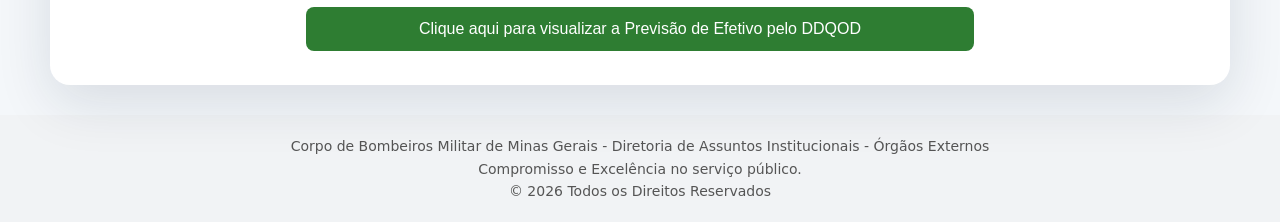
==== commit e6108114: "fix(dai2): retire inactive org, remove management panel, align tests and docs" ====
--- a/index.html
+++ b/index.html
@@ -30,7 +30,6 @@
     <link rel="preconnect" href="https://i.pinimg.com" crossorigin />
     <link rel="stylesheet" href="assets/css/main.css?v=2026.10.23.2" />
     <link rel="stylesheet" href="assets/css/banner-cbmmg.css?v=2026.10.23-credit" />
-    <link rel="stylesheet" href="assets/css/insights.css?v=2026.11.04.1" />
   </head>
   <body>
     <a class="skip-link" href="#mainContent">Ir para o conteúdo</a>
@@ -159,42 +158,6 @@
         <section class="quick-actions" aria-label="Atalhos de consulta">
           <button id="normasToggleBtn" class="cta-button cta-button-secondary" type="button" aria-haspopup="dialog">Instrumento Jurídico Correlato</button>
           <button id="tpbToggleBtn" class="cta-button cta-button-feature" type="button" aria-haspopup="dialog">Situação do TPB 2026</button>
-        </section>
-
-        <section id="decisionPanel" class="decision-panel" aria-labelledby="decisionTitle">
-          <div class="decision-header">
-            <div>
-              <span class="decision-eyebrow">DAI/2 · INTELIGÊNCIA GERENCIAL</span>
-              <h2 id="decisionTitle">Decisões e prioridades</h2>
-              <p class="decision-lead">Indicadores derivados do efetivo cadastrado. A ordem de claros é quantitativa e não substitui análise de risco ou decisão administrativa.</p>
-            </div>
-            <span id="decisionFreshness" class="decision-freshness" role="status">Verificando data da base...</span>
-          </div>
-          <div id="decisionStats" class="decision-stats" aria-label="Indicadores gerenciais agregados"></div>
-          <div class="decision-grid">
-            <article class="decision-column" aria-labelledby="decisionGapsTitle">
-              <h3 id="decisionGapsTitle">Maiores claros por órgão</h3>
-              <p class="decision-hint" id="decisionPriorityNote">Ordenação quantitativa; clique para consultar o órgão.</p>
-              <div id="decisionPriorities" class="decision-priorities"></div>
-            </article>
-            <article class="decision-column" aria-labelledby="decisionActionsTitle">
-              <h3 id="decisionActionsTitle">Próximas providências</h3>
-              <p class="decision-hint">Checklist auxiliar deste navegador. Não atualiza o SEI, a ficha-mestre nem o Trello.</p>
-              <div id="decisionActions"></div>
-            </article>
-          </div>
-          <div class="decision-governance">
-            <p id="decisionGovernance">Instrumentos correlatos e TPB: consultar as fontes oficiais.</p>
-            <div class="decision-governance-controls">
-              <button id="decisionLegalBtn" class="decision-secondary" type="button">Ver instrumentos</button>
-              <button id="decisionTpbBtn" class="decision-secondary" type="button">Consultar TPB</button>
-            </div>
-          </div>
-          <div class="decision-footer">
-            <button id="decisionCopyBtn" class="decision-primary" type="button">Copiar síntese gerencial</button>
-            <button id="decisionFilterBtn" class="decision-secondary" type="button" aria-pressed="false">Exibir apenas órgãos com claro</button>
-            <span id="decisionFeedback" role="status" aria-live="polite"></span>
-          </div>
         </section>
 
         <section class="color-legend" aria-label="Legenda de Cores">
@@ -246,7 +209,6 @@
         <section class="row">
           <div class="block" data-orgao="MPMG"><h3>MPMG</h3><canvas id="chart-mpmg" aria-label="Situação MPMG"></canvas><div class="numbers">Carregando...</div></div>
           <div class="block" data-orgao="OGE"><h3>OGE</h3><canvas id="chart-oge" aria-label="Situação OGE"></canvas><div class="numbers">Carregando...</div></div>
-          <div class="block" data-orgao="Secretaria Parlamentar"><h3>Secretaria Parlamentar</h3><canvas id="chart-secretaria-parlamentar" aria-label="Situação Secretaria Parlamentar"></canvas><div class="numbers">Carregando...</div></div>
         </section>
 
         <section class="row">
@@ -287,17 +249,17 @@
       <p>Compromisso e Excelência no serviço público.</p>
       <p>&copy; 2026 Todos os Direitos Reservados</p>
     </footer>
-    <script src="data/data.js?v=2026.10.09.1"></script>
-    <script src="data/contacts.js?v=2026.10.09.1"></script>
+    <script src="data/data.js?v=2026.11.18.1"></script>
+    <script src="data/contacts.js?v=2026.11.18.1"></script>
     <script src="data/tpb.js?v=2026.10.23.2"></script>
     <script>
       (() => {
         const node = document.getElementById('dataCutoff');
         const cutoff = window.DAI2_META && window.DAI2_META.dataCutoff;
-        if (node && cutoff) node.textContent = ` · Base ${cutoff}`;
+        const scope = window.DAI2_META && window.DAI2_META.scopeCutoff;
+        if (node && cutoff) node.textContent = ` · Base ${cutoff}${scope ? ` · Escopo revisado ${scope}` : ''}`;
       })();
     </script>
-    <script src="assets/js/app.js?v=2026.10.23.2"></script>
-    <script src="assets/js/insights.js?v=2026.11.04.1"></script>
+    <script src="assets/js/app.js?v=2026.11.18.1"></script>
   </body>
 </html>
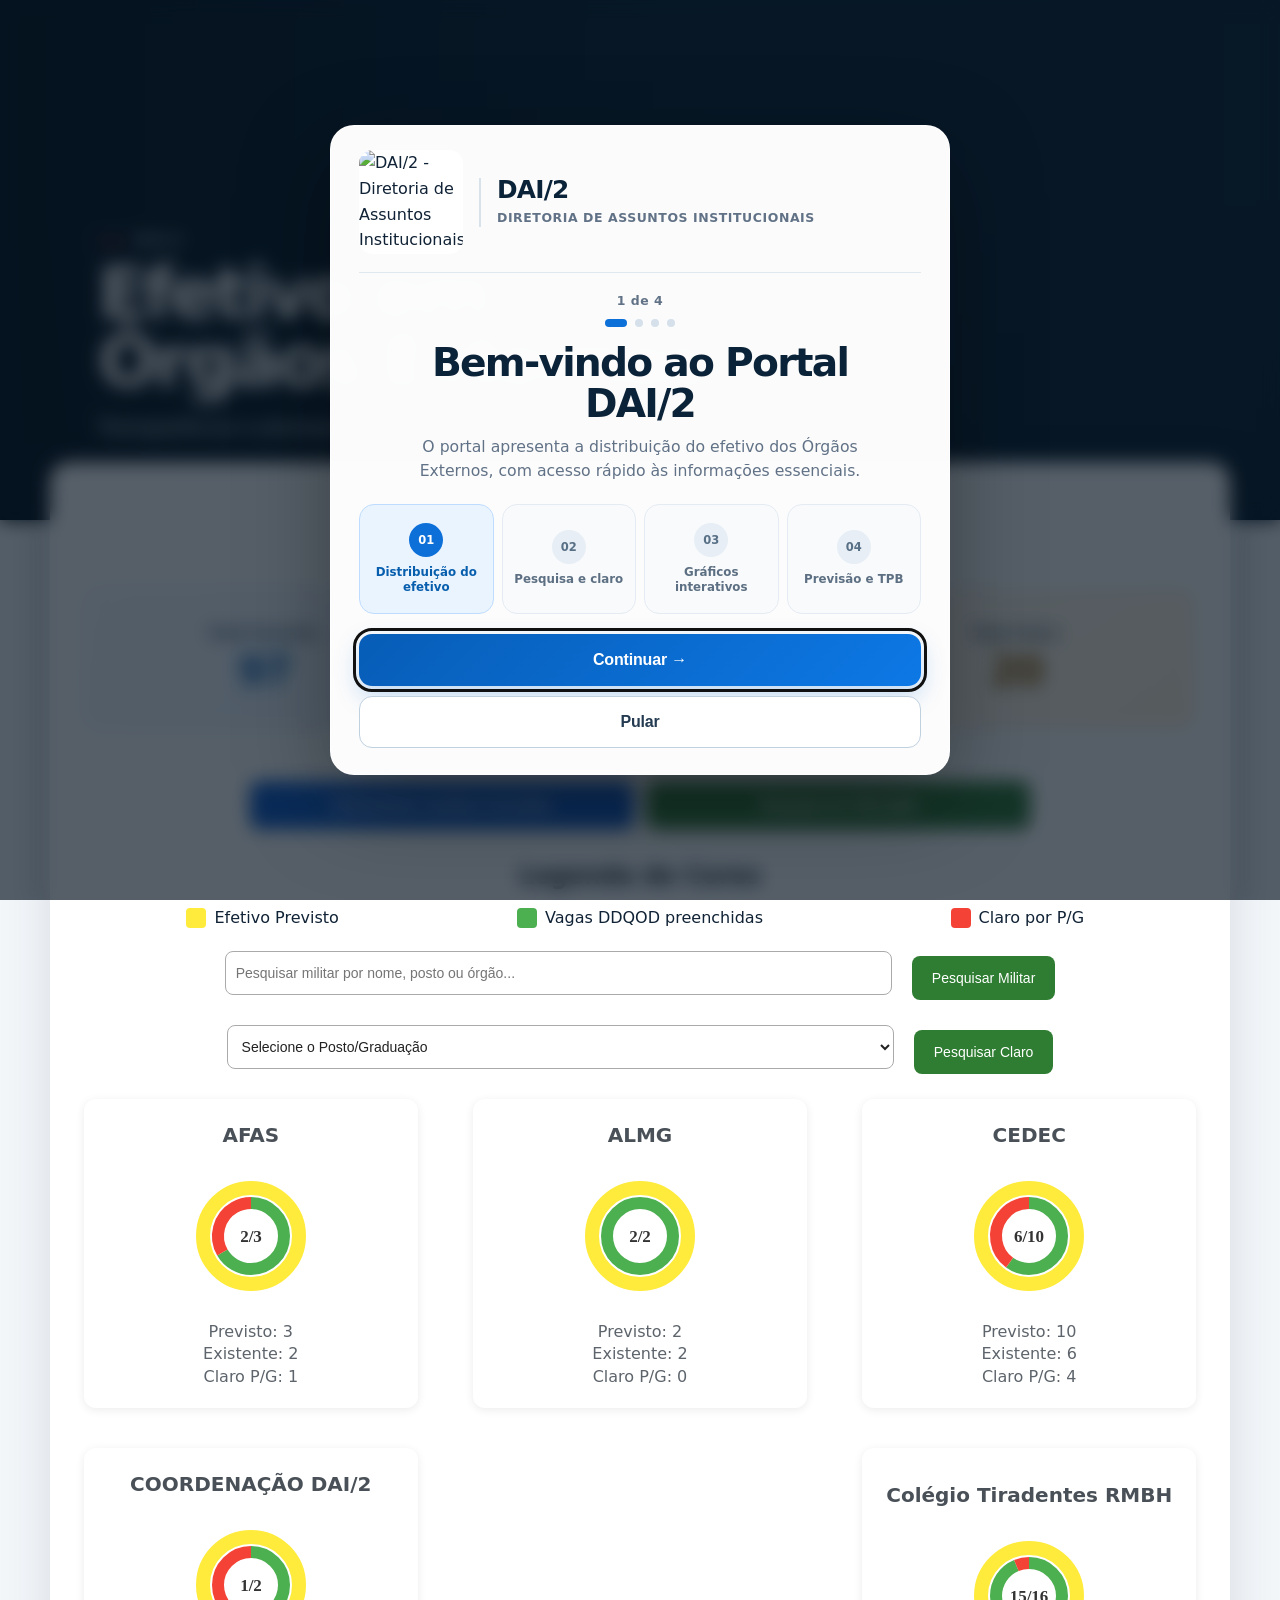
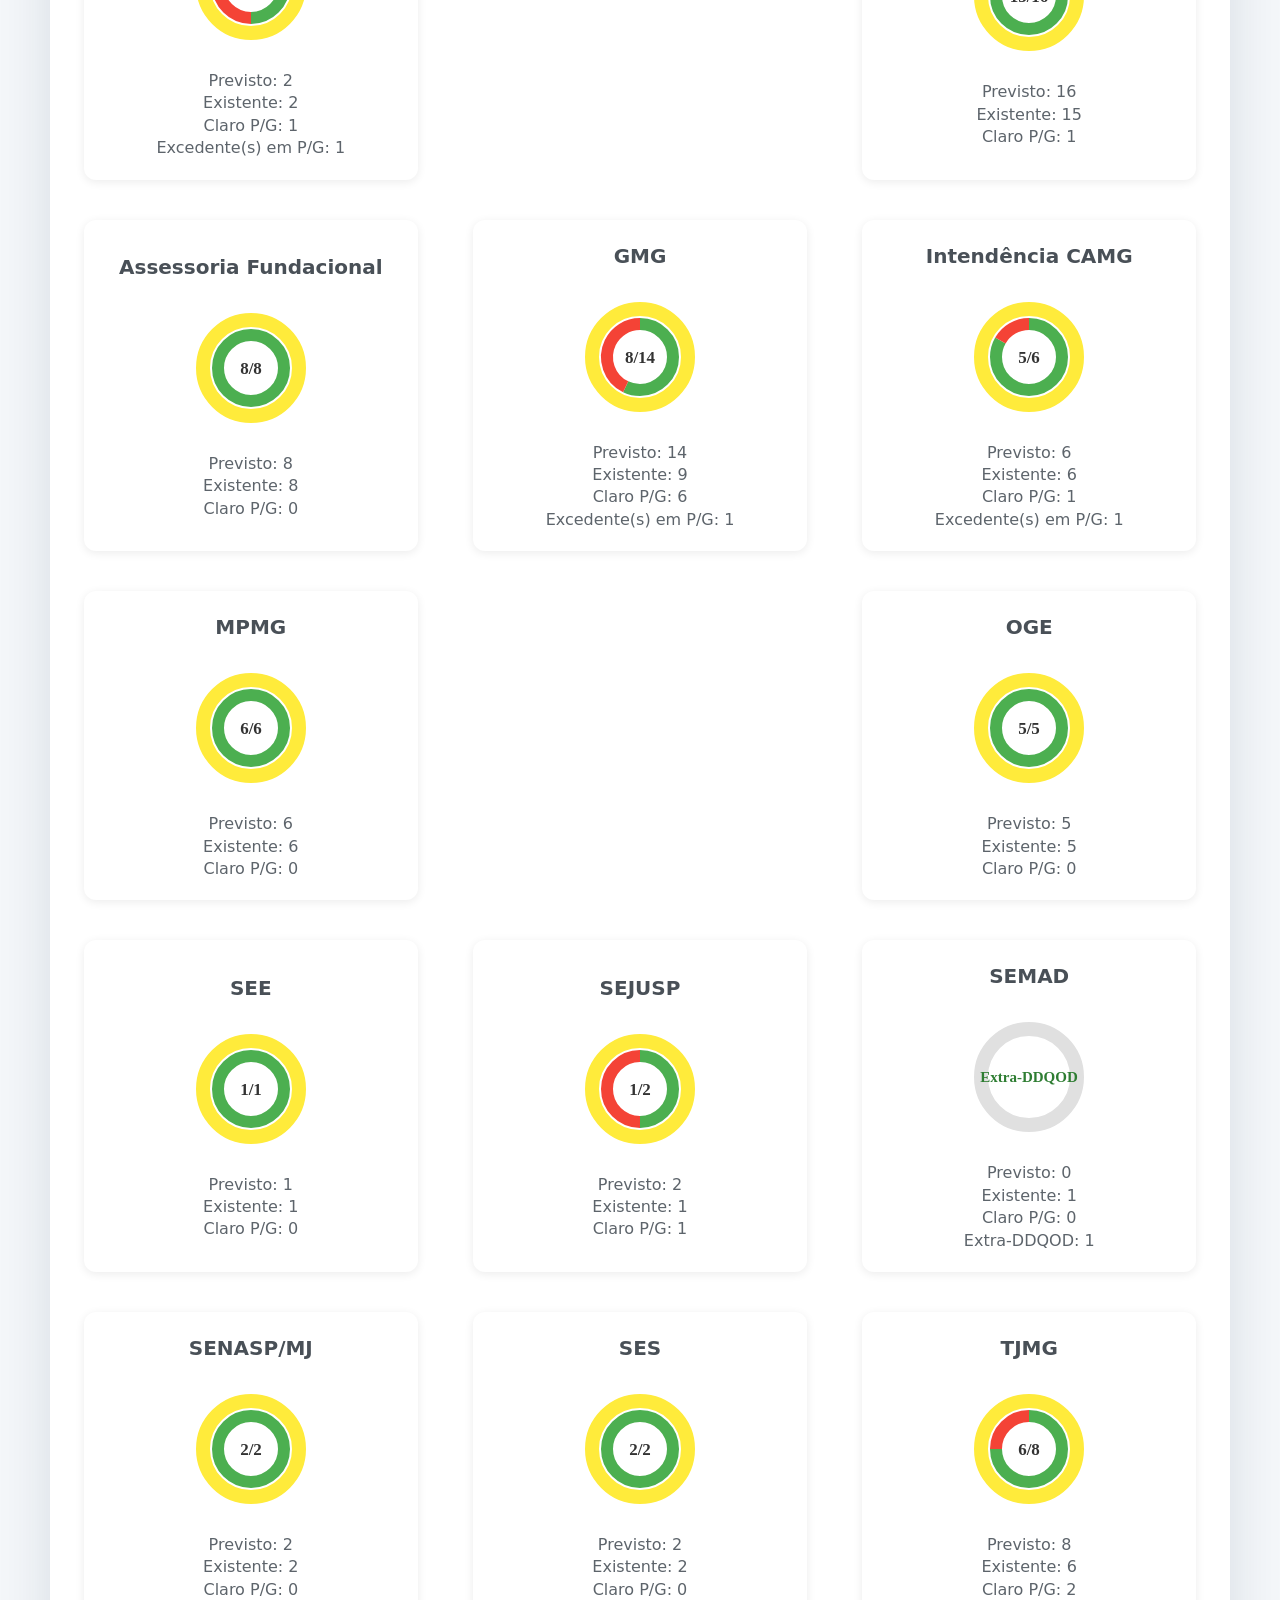
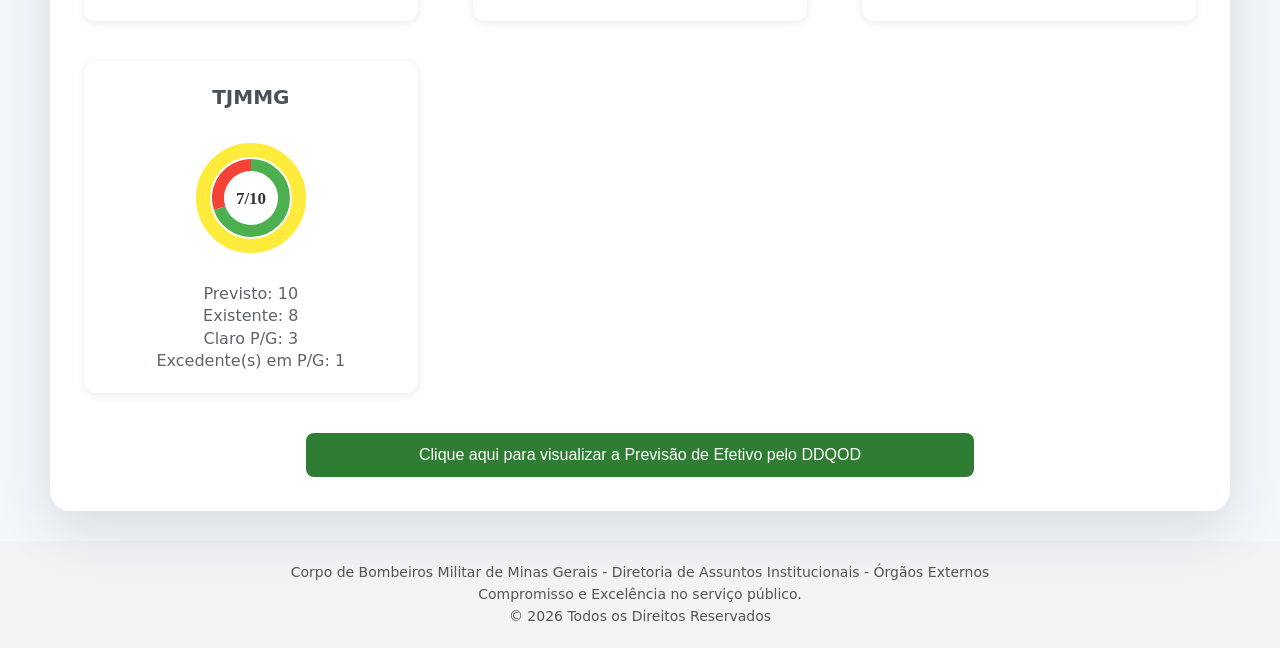
==== commit b2f4e3d7: "fix(dai2): correct multi-select DOM mapping and asset version" ====
--- a/index.html
+++ b/index.html
@@ -260,6 +260,6 @@
         if (node && cutoff) node.textContent = ` · Base ${cutoff}${scope ? ` · Escopo revisado ${scope}` : ''}`;
       })();
     </script>
-    <script src="assets/js/app.js?v=2026.11.18.1"></script>
+    <script src="assets/js/app.js?v=2026.11.18.3"></script>
   </body>
 </html>
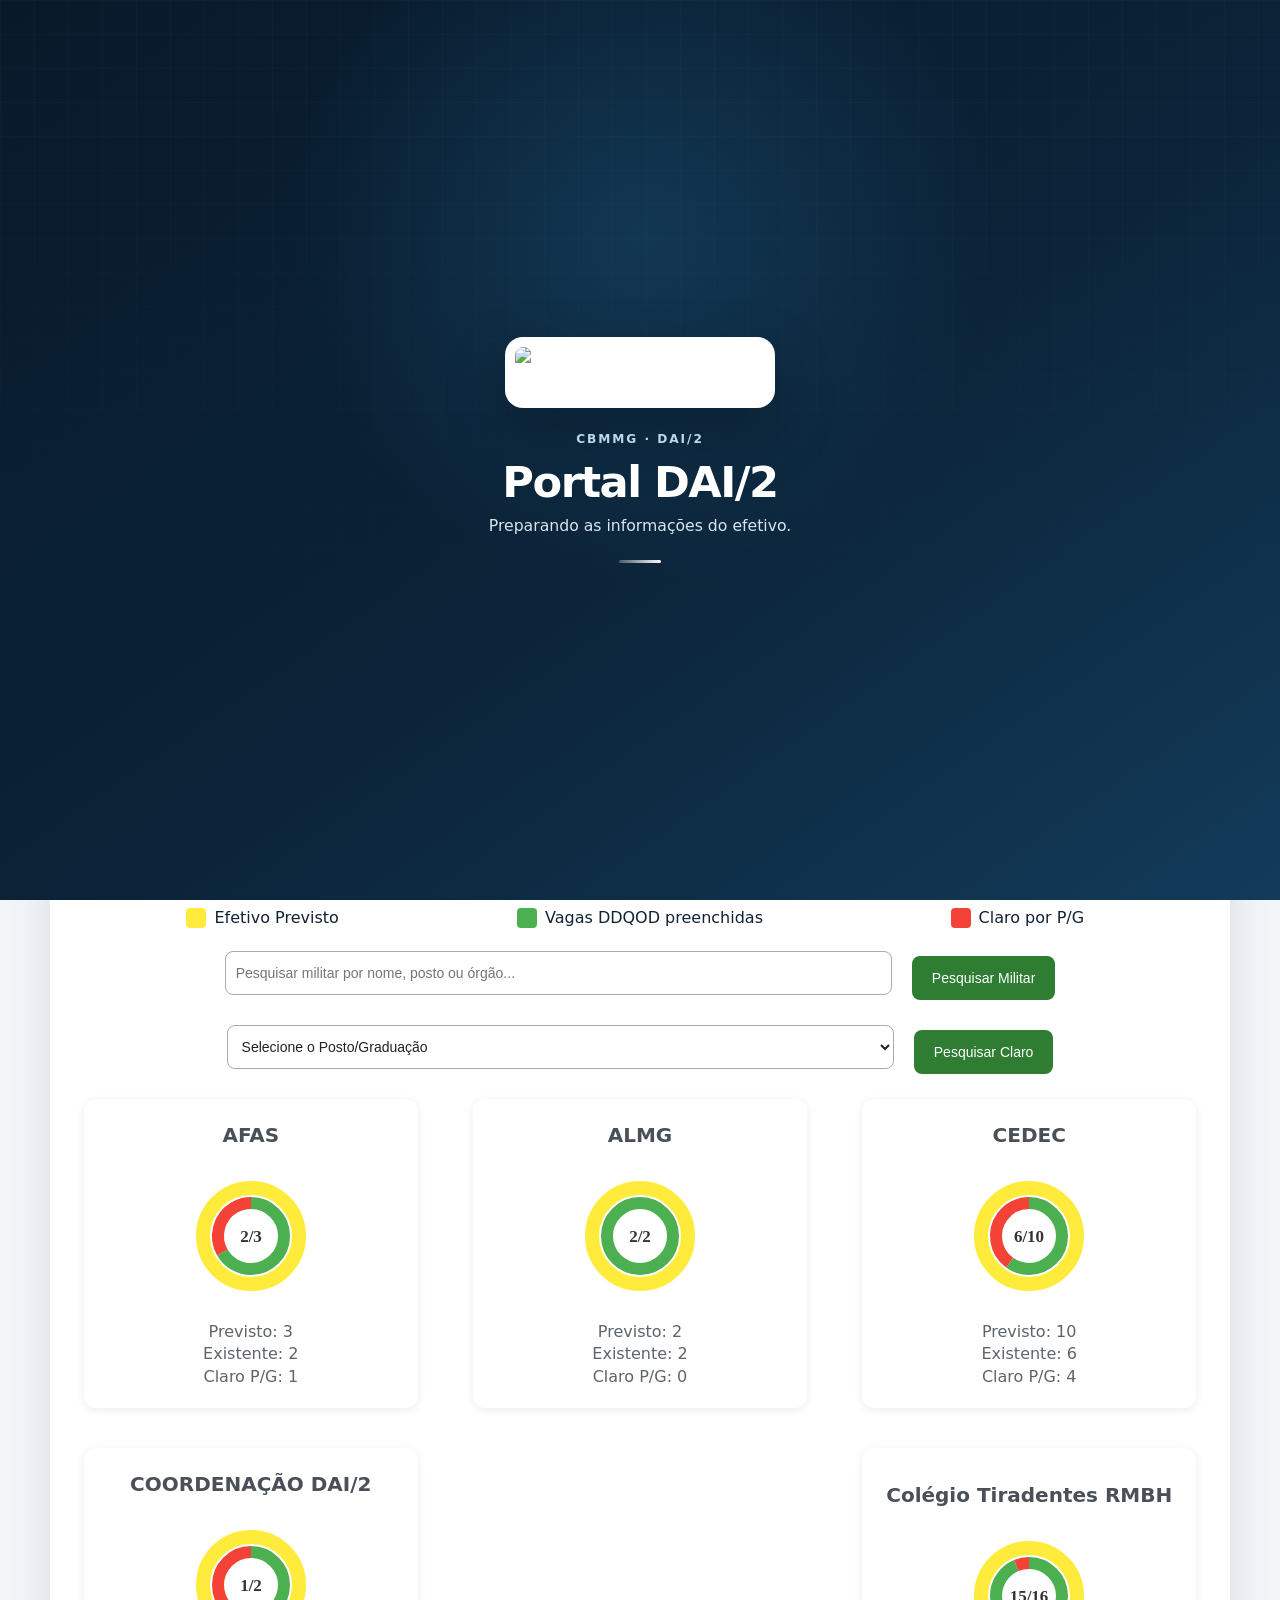
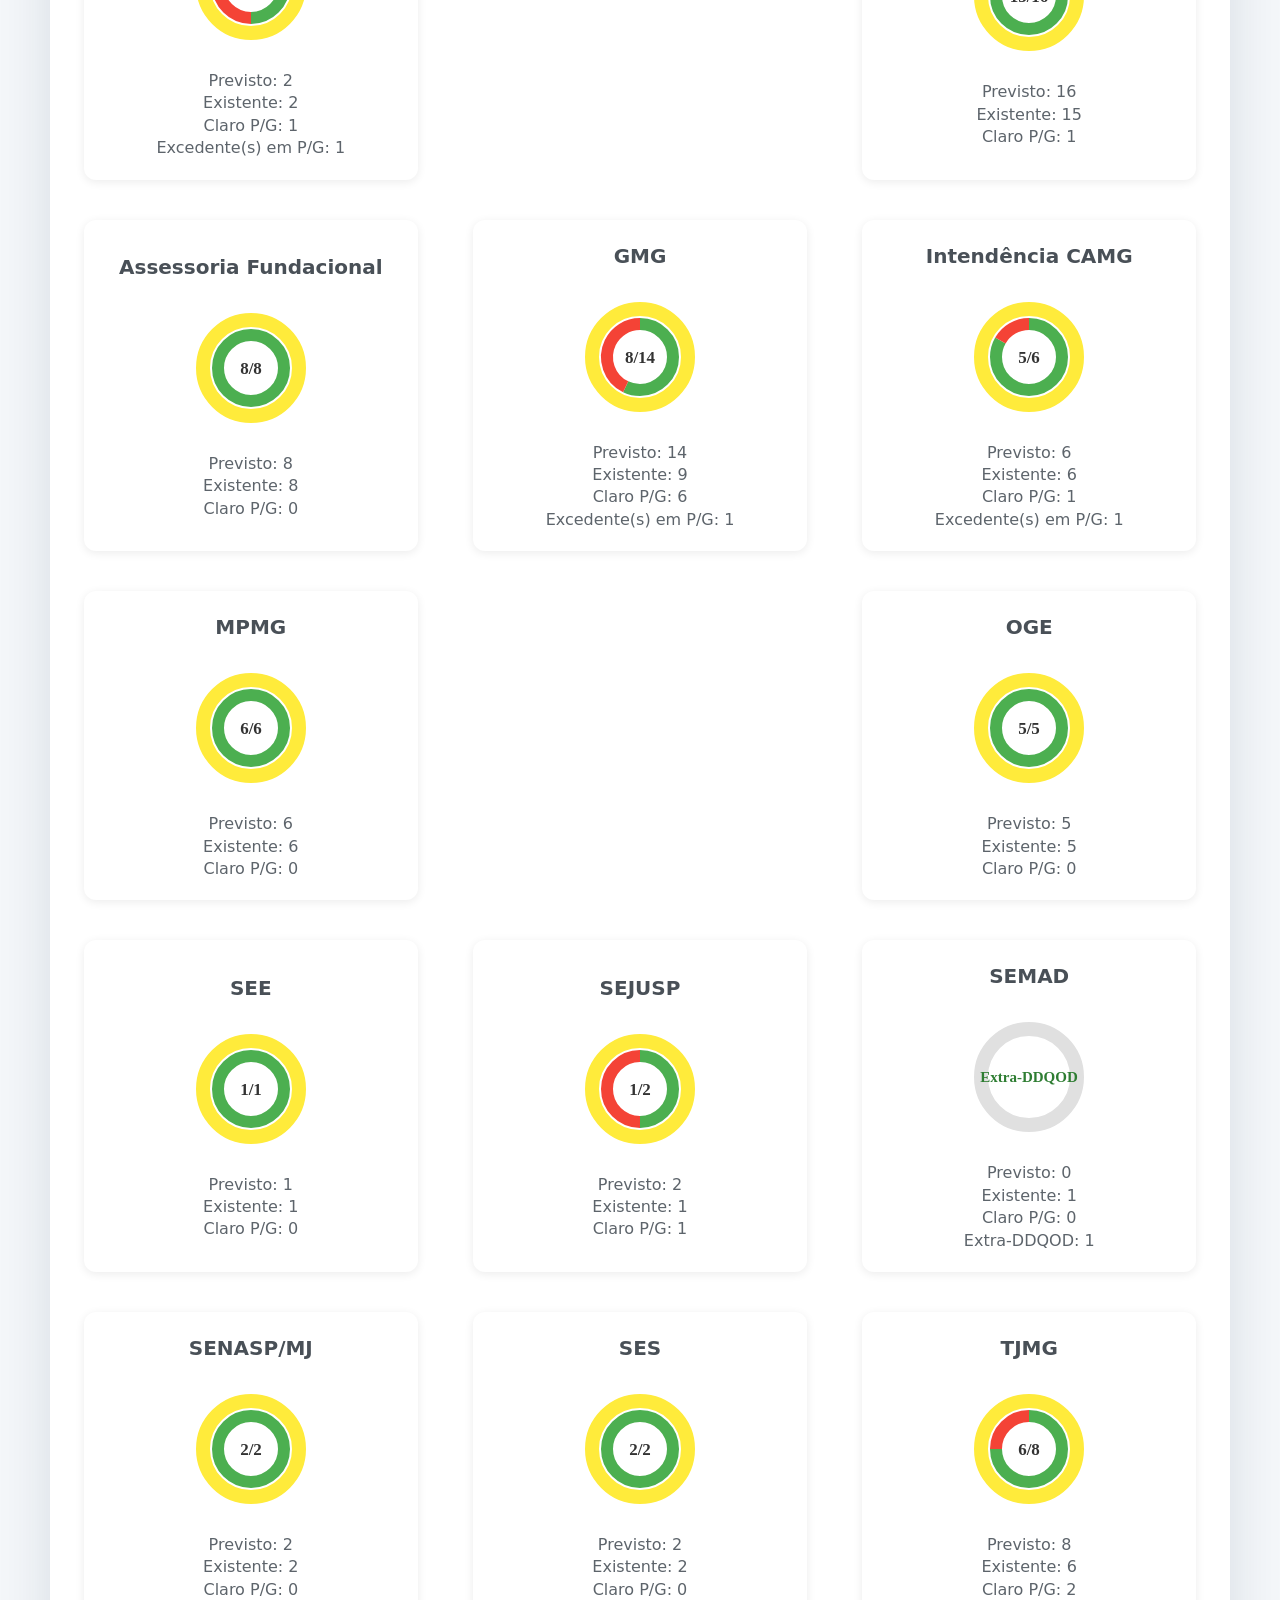
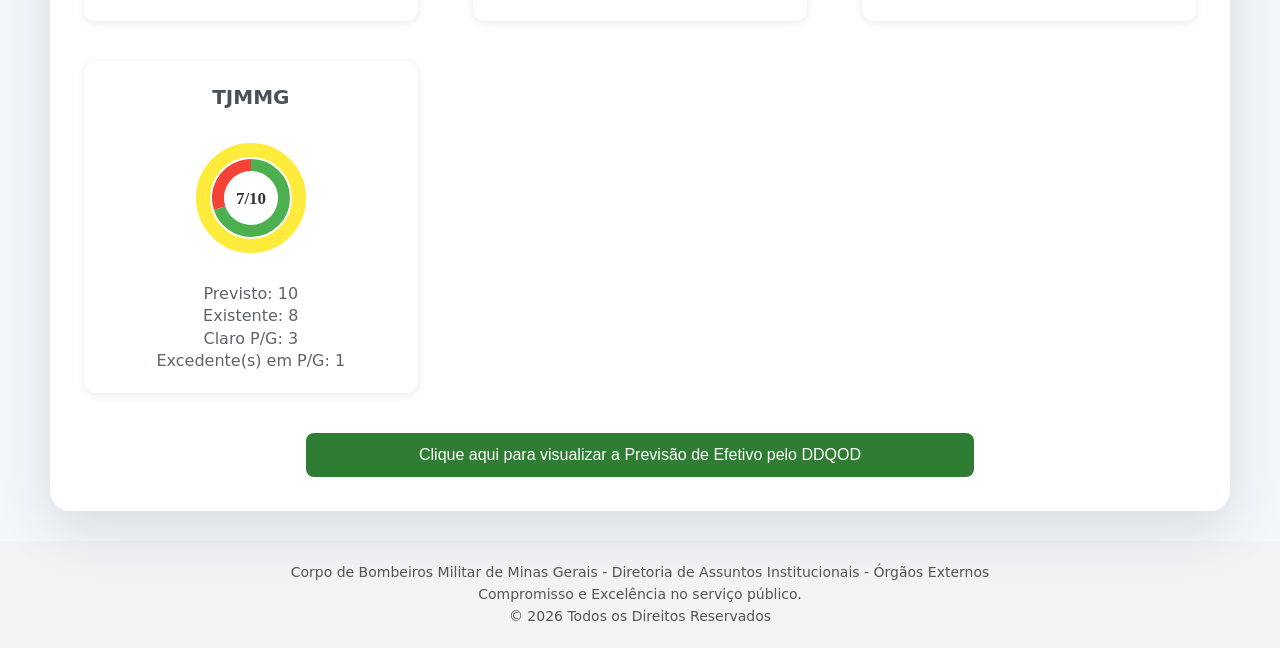
==== commit 17ad5908: "fix(ui): restore original splash duration for first and returning visits" ====
--- a/index.html
+++ b/index.html
@@ -260,6 +260,6 @@
         if (node && cutoff) node.textContent = ` · Base ${cutoff}${scope ? ` · Escopo revisado ${scope}` : ''}`;
       })();
     </script>
-    <script src="assets/js/app.js?v=2026.11.18.3"></script>
+    <script src="assets/js/app.js?v=2026.11.18.4"></script>
   </body>
 </html>
